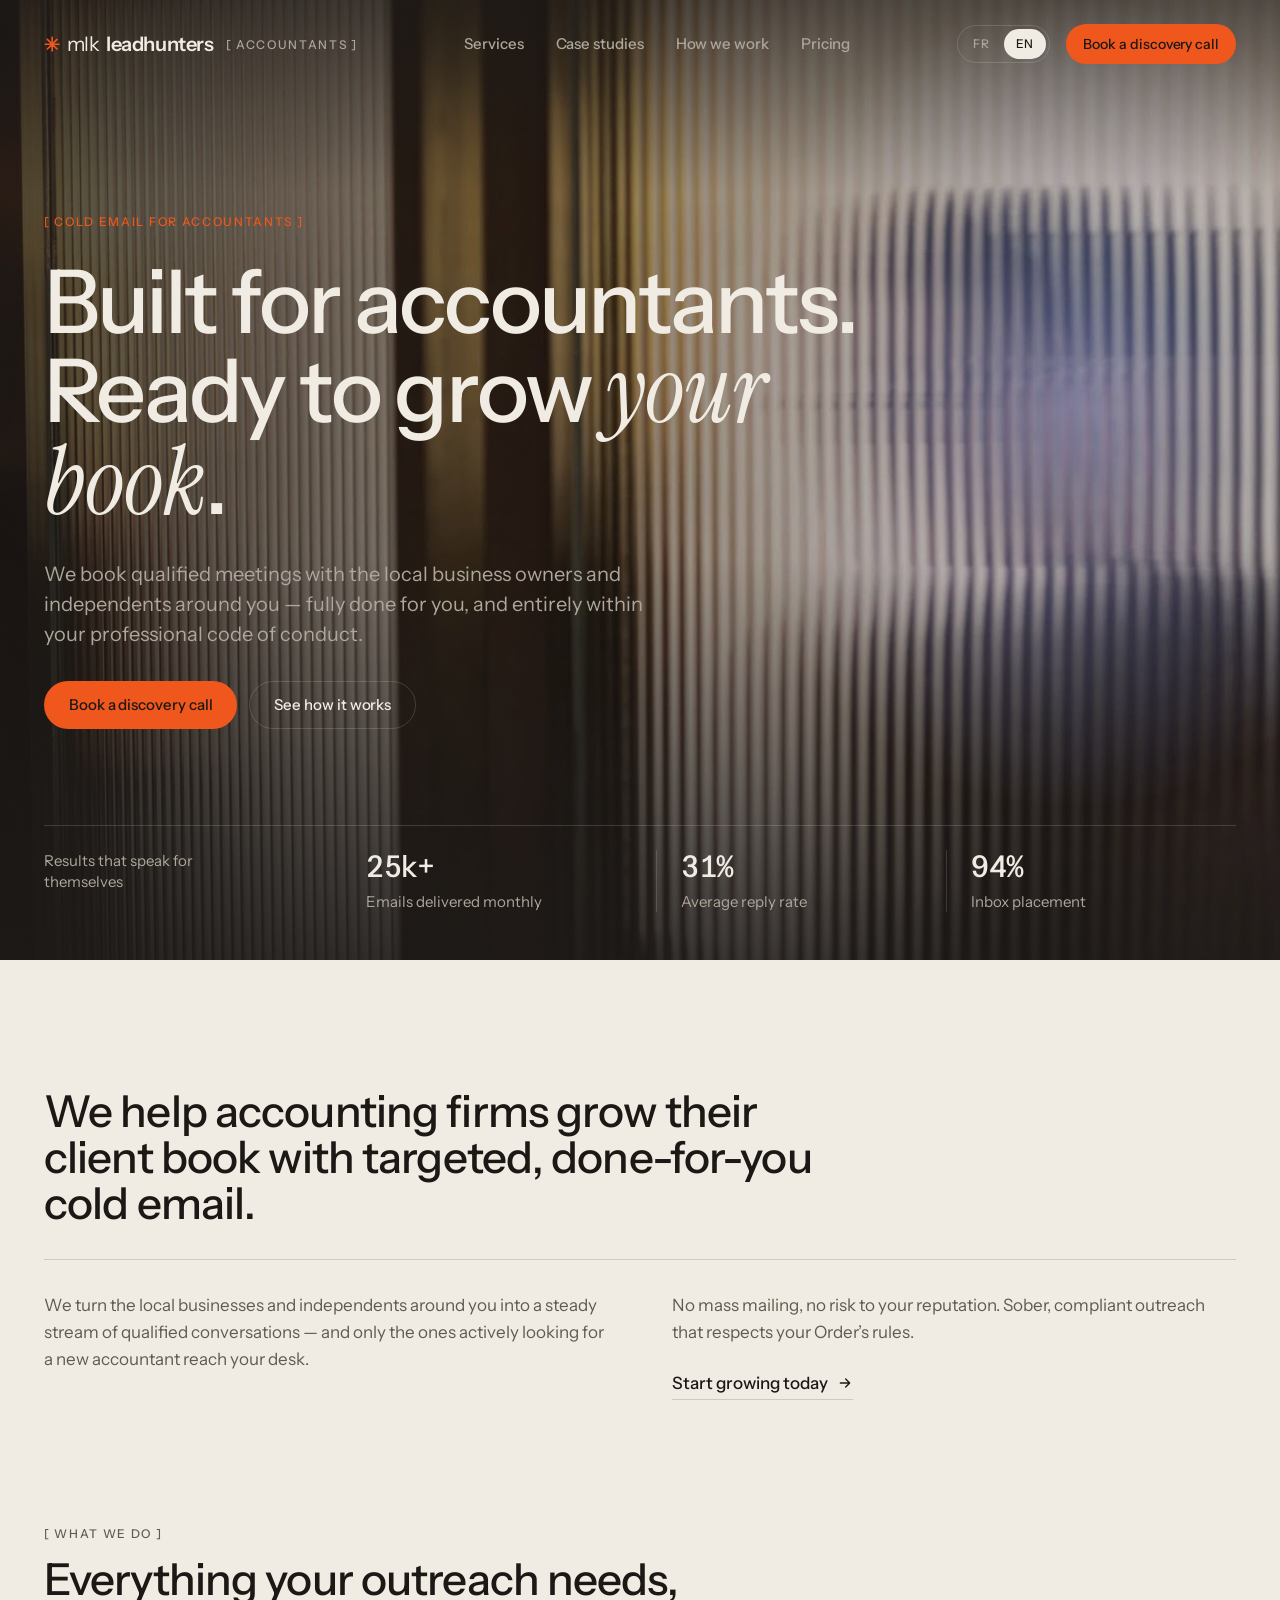
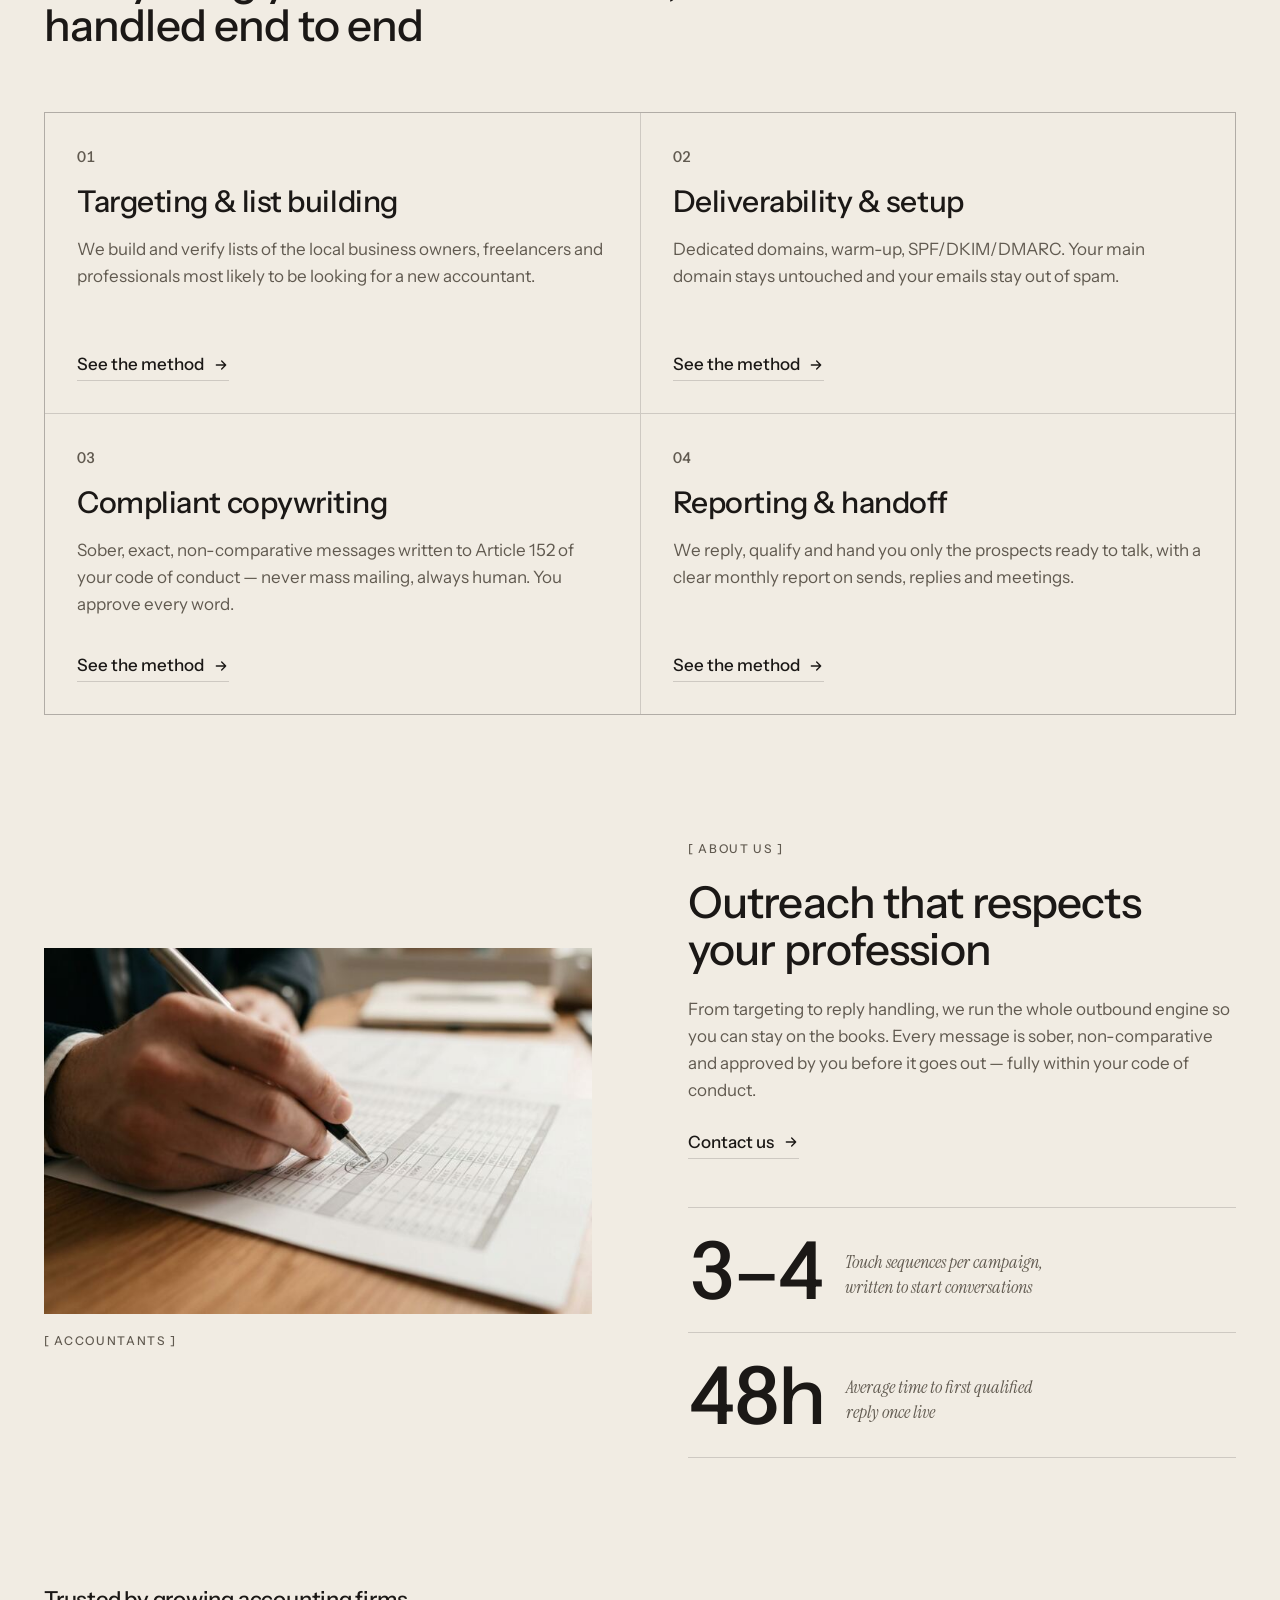
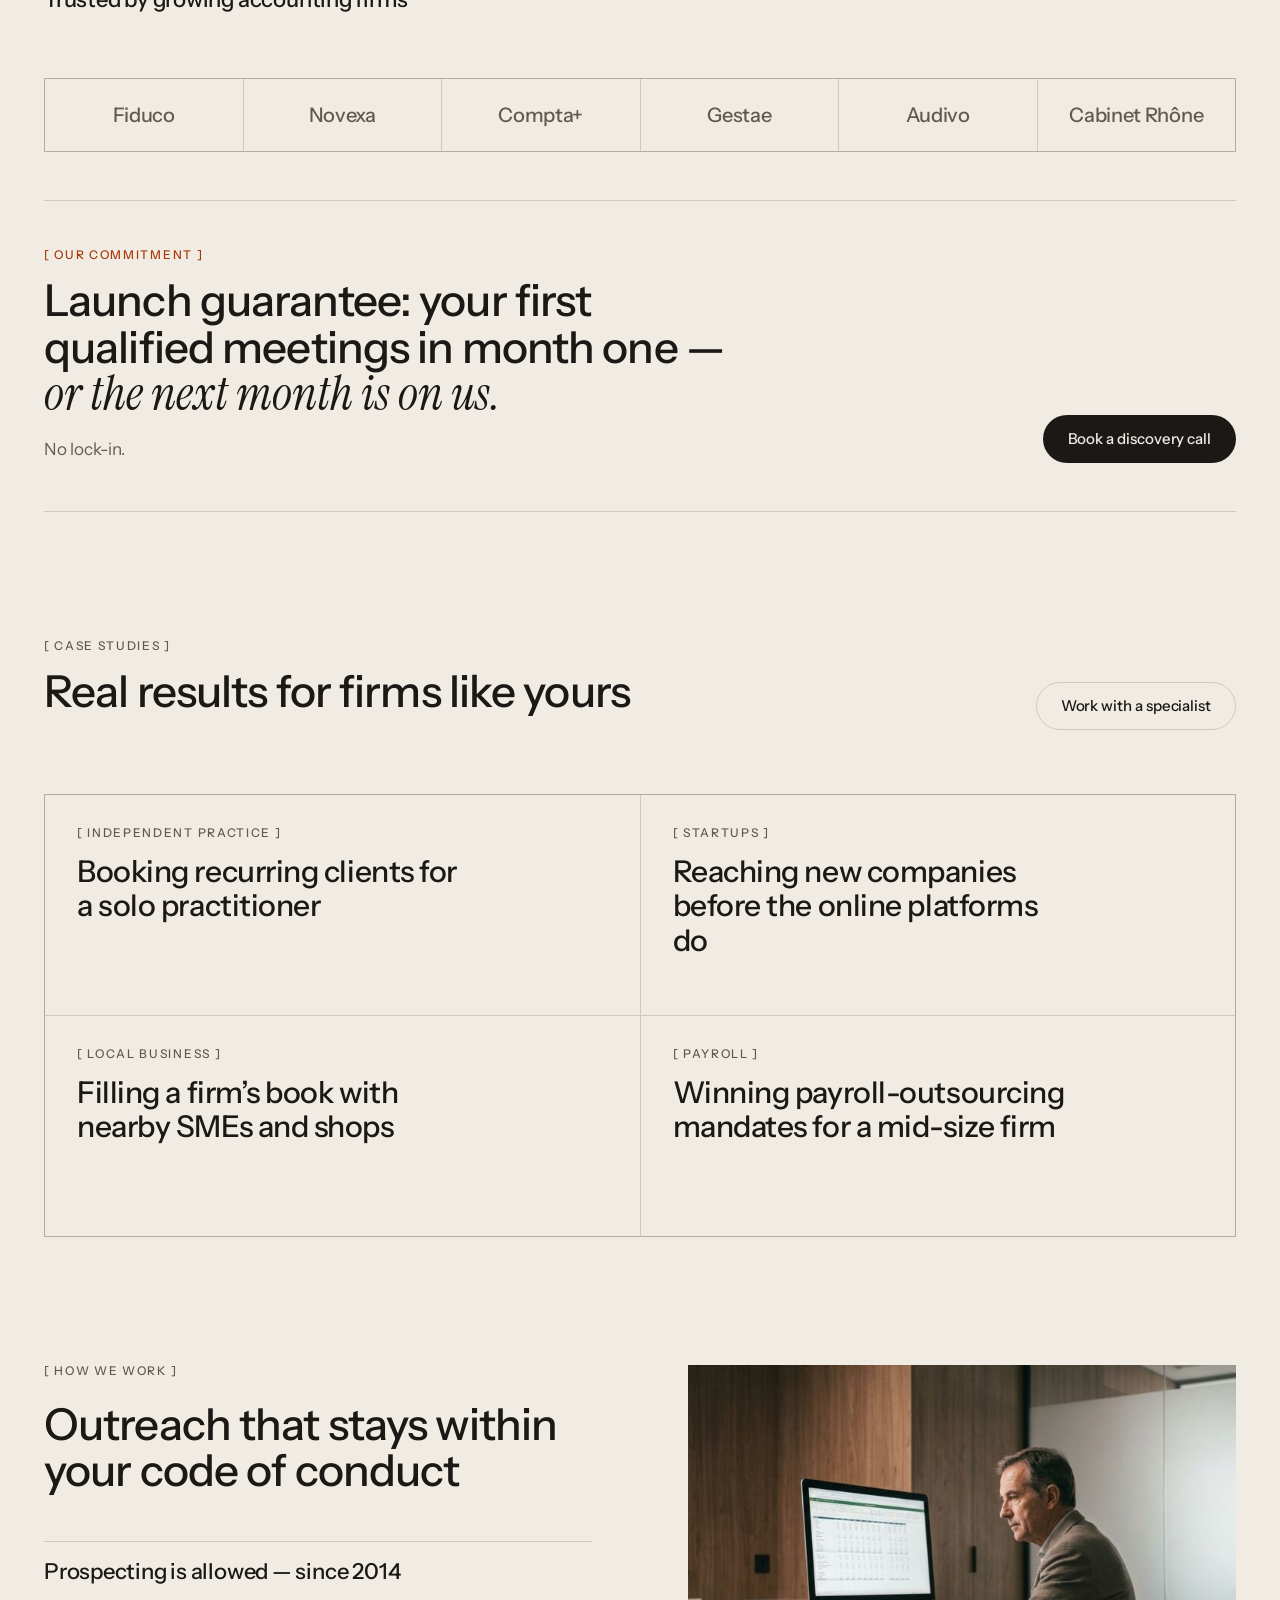
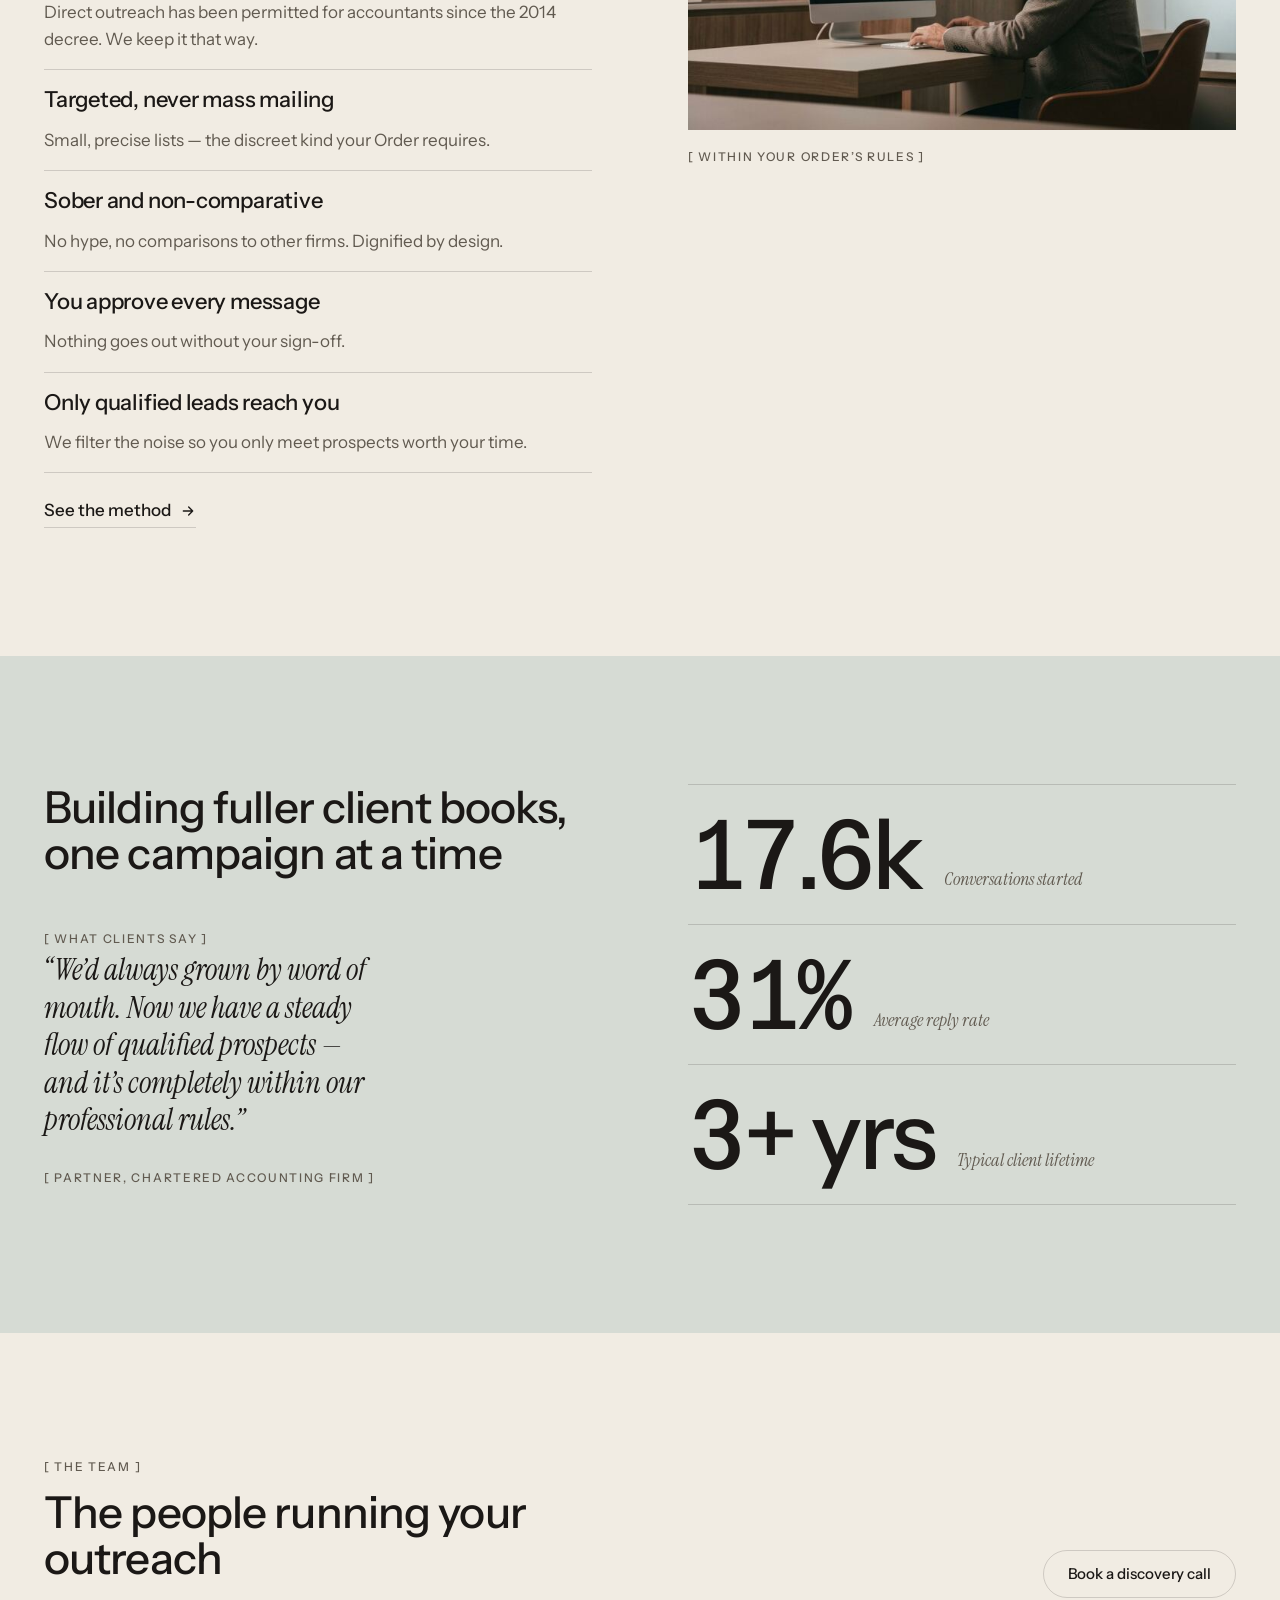
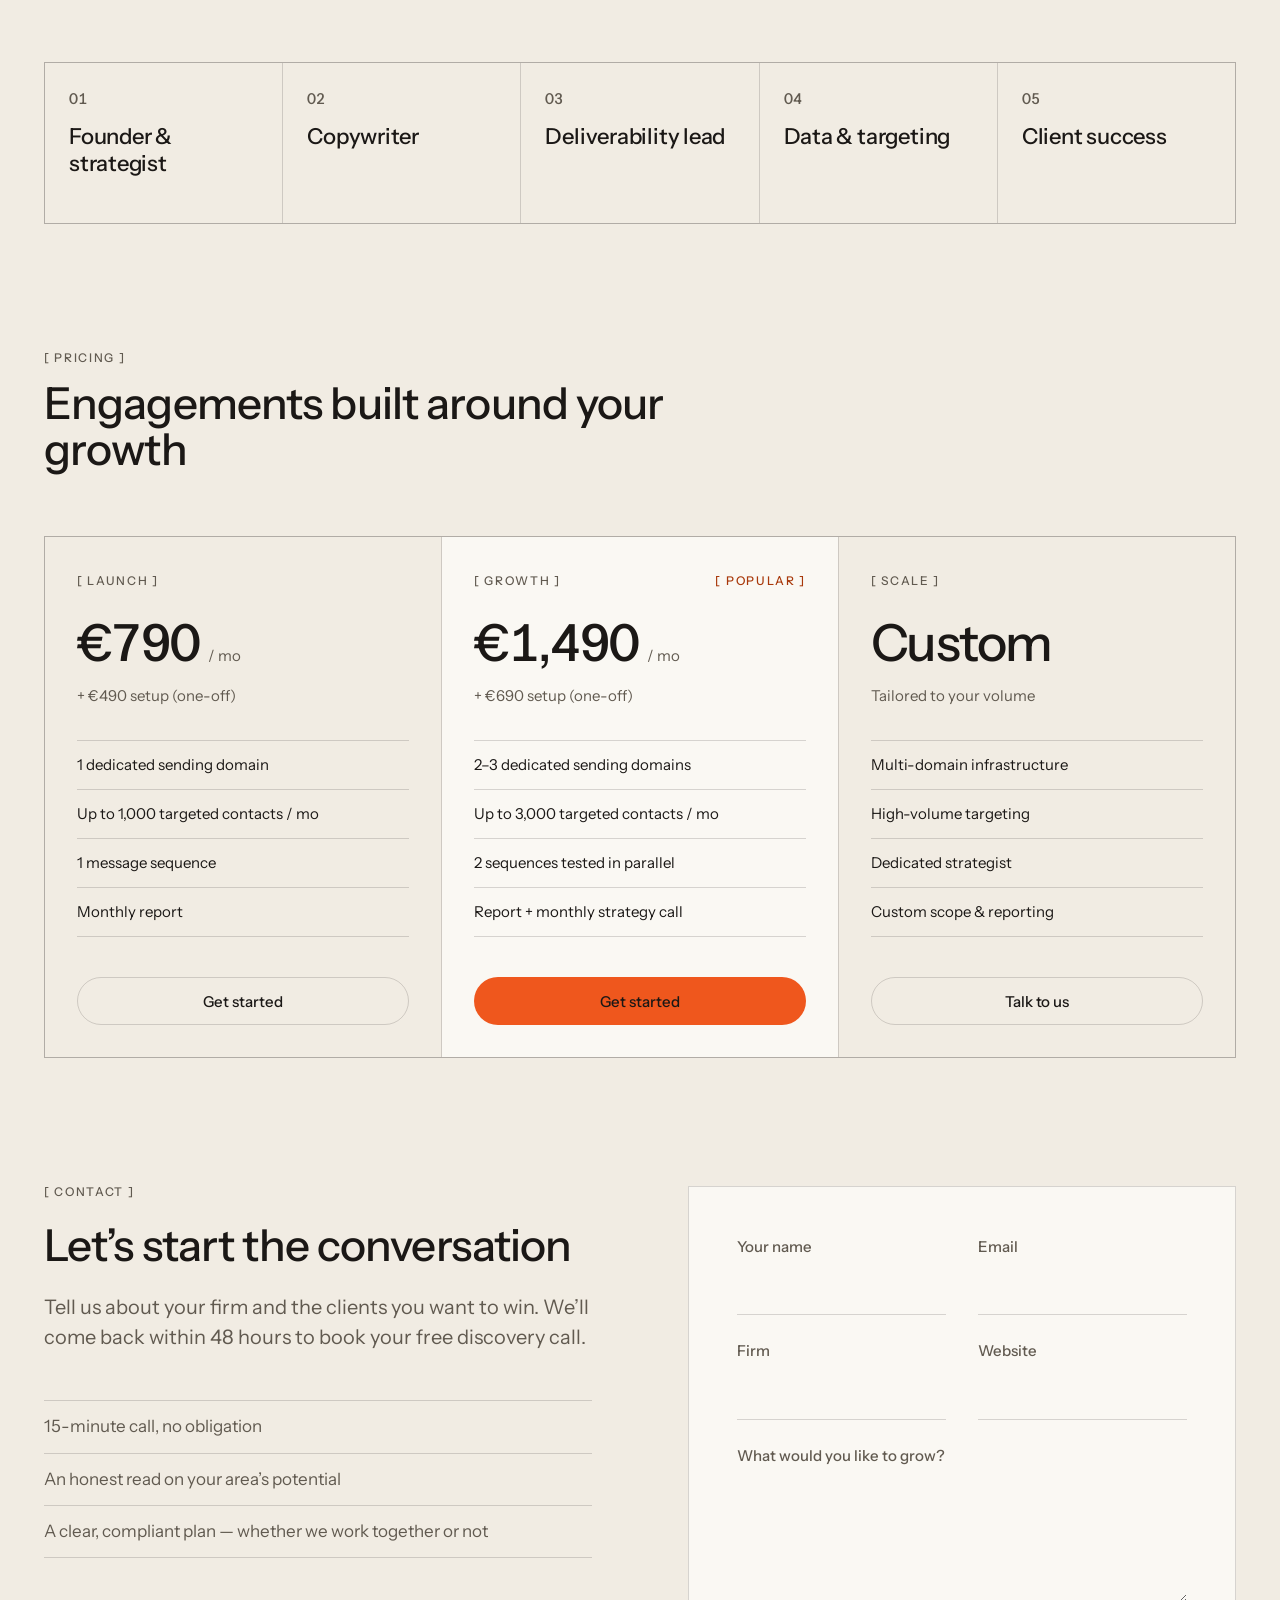
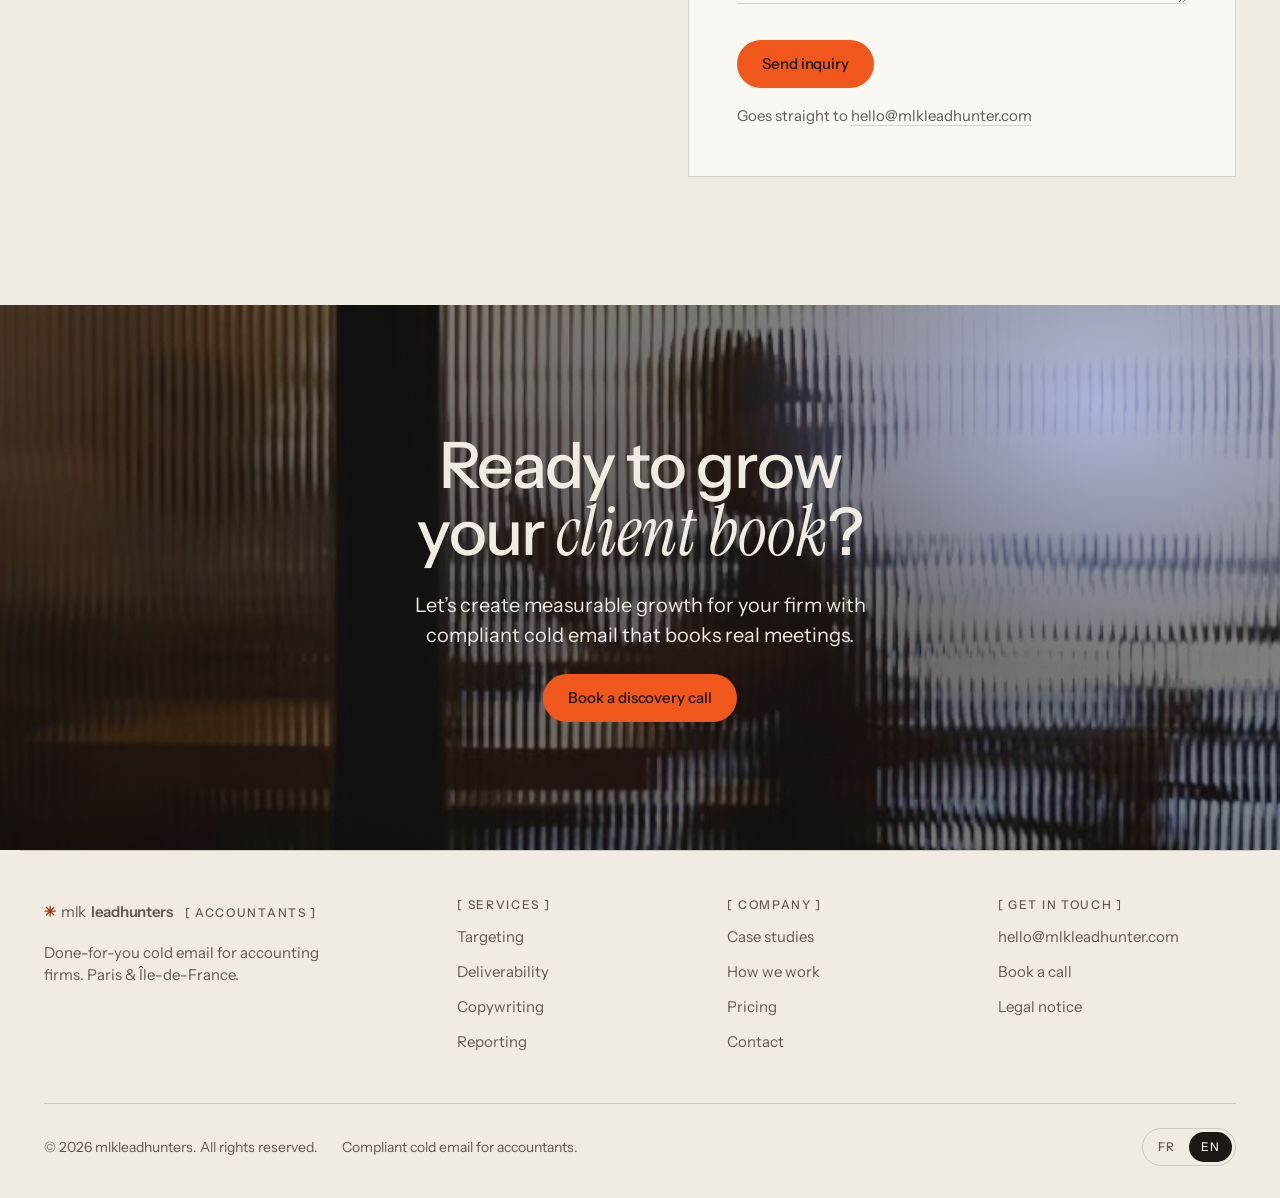
==== index.html @ 588f7e90 "Verre cannelé : toutes les pages FR/EN, sélecteur de langue, redirections - en/ : page d'accueil ang" ====
<!doctype html>
<html lang="fr" data-theme="leadhunters">
<head>
<meta charset="utf-8">
<meta name="viewport" content="width=device-width, initial-scale=1">
<script>
  /* Language chooser: English-first browsers go to en/, everyone else to fr/. Without JavaScript the links below do the job. */
  (function () {
    var langs = navigator.languages && navigator.languages.length ? navigator.languages : [navigator.language || ''];
    var target = /^en/i.test(String(langs[0] || '')) ? 'en/' : 'fr/';
    location.replace(target + location.search + location.hash);
  })();
</script>
<noscript><meta http-equiv="refresh" content="0; url=fr/"></noscript>
<title>mlkleadhunters — Cold email pour experts-comptables · Cold email for accountants</title>
<meta name="description" content="Prospection par cold email clé en main pour cabinets d’expertise comptable. Des rendez-vous qualifiés avec les dirigeants de votre zone, dans le respect de votre déontologie.">
<link rel="alternate" hreflang="fr" href="https://mlkleadhunters.fr/fr/">
<link rel="alternate" hreflang="en" href="https://mlkleadhunters.fr/en/">
<link rel="alternate" hreflang="x-default" href="https://mlkleadhunters.fr/">
<meta property="og:type" content="website">
<meta property="og:site_name" content="mlkleadhunters">
<meta property="og:title" content="mlkleadhunters — Cold email pour experts-comptables · Cold email for accountants">
<meta property="og:description" content="Prospection par cold email clé en main pour cabinets d’expertise comptable, dans le respect de votre déontologie.">
<meta property="og:url" content="https://mlkleadhunters.fr/">
<meta property="og:image" content="https://mlkleadhunters.fr/assets/img/hero-glass.jpg">
<meta property="og:locale" content="fr_FR">
<meta property="og:locale:alternate" content="en_GB">
<meta name="twitter:card" content="summary_large_image">
<meta name="theme-color" content="#1b1816">
<link rel="icon" href="assets/favicon.svg" type="image/svg+xml">
<link rel="apple-touch-icon" href="assets/apple-touch-icon.png">
<link rel="preload" as="font" type="font/woff2" href="assets/fonts/instrument-sans-latin.woff2" crossorigin>
<link rel="stylesheet" href="assets/css/tokens.css">
<link rel="stylesheet" href="assets/css/mk.css">
</head>
<body>

<svg width="0" height="0" aria-hidden="true" focusable="false">
  <defs>
    <filter id="mk-reed" x="0" y="0" width="100%" height="100%" color-interpolation-filters="sRGB">
      <feImage href="data:image/svg+xml;utf8,<svg xmlns='http://www.w3.org/2000/svg' width='28' height='28'><linearGradient id='g' x1='0' y1='0' x2='1' y2='0'><stop offset='0' stop-color='%23000'/><stop offset='1' stop-color='%23fff'/></linearGradient><rect width='28' height='28' fill='url(%23g)'/></svg>" x="0" y="0" width="28" height="28" result="tile"/>
      <feTile in="tile" result="map"/>
      <feColorMatrix in="map" type="matrix" values="1 0 0 0 0  0 0 0 0 0.5  0 0 0 0 0  0 0 0 0 1" result="map2"/>
      <feDisplacementMap in="SourceGraphic" in2="map2" scale="40" xChannelSelector="R" yChannelSelector="G"/>
    </filter>
  </defs>
</svg>

<main class="mk-glass mk-glass--hero mk-on-dark" aria-label="Choix de la langue · Choose your language">
  <div class="mk-glass__scene"></div>
  <div class="mk-glass__refract"></div>
  <div class="mk-glass__ribs"></div>
  <div class="mk-glass__daylight"></div>
  <div class="mk-glass__grain"></div>
  <div class="mk-glass__content">
    <div class="mk-container mk-hero mk-hero--middle">
      <div class="mk-hero__inner">
        <h1 class="mk-brand">
          <span class="mk-sr">mlkleadhunters</span>
          <span class="mk-wordmark mk-wordmark--lg" aria-hidden="true"><svg class="mk-wordmark__glyph" viewBox="0 0 24 24" fill="none" stroke="currentColor" stroke-width="2.4" stroke-linecap="round" aria-hidden="true"><path d="M12 2v20M2 12h20M4.93 4.93l14.14 14.14M19.07 4.93 4.93 19.07"/></svg><span class="mk-wordmark__mlk">mlk</span><span class="mk-wordmark__name">leadhunters</span></span>
          <span class="mk-label">Experts-comptables</span>
        </h1>
        <div class="mk-hero__actions">
          <a class="mk-button" href="fr/" hreflang="fr" lang="fr">Français</a>
          <a class="mk-button mk-button--ghost" href="en/" hreflang="en" lang="en">English</a>
        </div>
      </div>
    </div>
  </div>
</main>

</body>
</html>
---- assets/css/tokens.css ----
/* tokens.css — Verre cannelé design tokens, compiled from tokens.json (design system v1).
   Fonts are self-hosted (SIL OFL, see ../fonts/OFL.txt): no request to Google, nothing to consent to. */

@font-face { font-family: "Instrument Sans"; font-style: normal; font-weight: 400 700; font-display: swap;
  src: url(../fonts/instrument-sans-latin.woff2) format("woff2");
  unicode-range: U+0000-00FF, U+0131, U+0152-0153, U+02BB-02BC, U+02C6, U+02DA, U+02DC, U+0304, U+0308, U+0329, U+2000-206F, U+20AC, U+2122, U+2191, U+2193, U+2212, U+2215, U+FEFF, U+FFFD; }
@font-face { font-family: "Instrument Sans"; font-style: normal; font-weight: 400 700; font-display: swap;
  src: url(../fonts/instrument-sans-latin-ext.woff2) format("woff2");
  unicode-range: U+0100-02BA, U+02BD-02C5, U+02C7-02CC, U+02CE-02D7, U+02DD-02FF, U+0304, U+0308, U+0329, U+1D00-1DBF, U+1E00-1E9F, U+1EF2-1EFF, U+2020, U+20A0-20AB, U+20AD-20C0, U+2113, U+2C60-2C7F, U+A720-A7FF; }
@font-face { font-family: "Instrument Serif"; font-style: italic; font-weight: 400; font-display: swap;
  src: url(../fonts/instrument-serif-italic-latin.woff2) format("woff2");
  unicode-range: U+0000-00FF, U+0131, U+0152-0153, U+02BB-02BC, U+02C6, U+02DA, U+02DC, U+0304, U+0308, U+0329, U+2000-206F, U+20AC, U+2122, U+2191, U+2193, U+2212, U+2215, U+FEFF, U+FFFD; }
@font-face { font-family: "Instrument Serif"; font-style: italic; font-weight: 400; font-display: swap;
  src: url(../fonts/instrument-serif-italic-latin-ext.woff2) format("woff2");
  unicode-range: U+0100-02BA, U+02BD-02C5, U+02C7-02CC, U+02CE-02D7, U+02DD-02FF, U+0304, U+0308, U+0329, U+1D00-1DBF, U+1E00-1E9F, U+1EF2-1EFF, U+2020, U+20A0-20AB, U+20AD-20C0, U+2113, U+2C60-2C7F, U+A720-A7FF; }

/* The Google subsets of both families lack U+202F, the narrow no-break space French typography
   needs (94 %, 1 000, « … », « : »). This tiny font supplies that one character, at 0.12 em, for both. */
@font-face { font-family: "Instrument Sans"; font-style: normal; font-weight: 400 700; font-display: swap;
  src: url(../fonts/narrow-space.woff2) format("woff2"); unicode-range: U+202F; }
@font-face { font-family: "Instrument Serif"; font-style: italic; font-weight: 400; font-display: swap;
  src: url(../fonts/narrow-space.woff2) format("woff2"); unicode-range: U+202F; }
:root, [data-theme="leadhunters"] {
  --surface: #f1ece3;
  --surface-raised: #faf8f3;
  --surface-sage: #d6dbd4;
  --surface-dark: #1b1816;
  --surface-dark-raised: #26221f;
  --ink: #1b1816;
  --ink-muted: #615a50;
  --ink-on-dark: #f1ece3;
  --ink-on-dark-muted: #ada69b;
  --line: #1b181629;
  --line-on-dark: #f1ece329;
  --accent: #ef571d;
  --accent-ink: #a8380a;
  --accent-on-dark: #ef571d;
  --on-accent: #1b1816;
  --scene-a: #e07a2a;
  --scene-b: #8e949c;
  --scene-c: #3a2c22;
  --light-cool: #6f86d6;
  --focus: #1b1816;
  --focus-on-dark: #f1ece3;
  --space-1: 4px;
  --space-2: 8px;
  --space-3: 12px;
  --space-4: 16px;
  --space-5: 24px;
  --space-6: 32px;
  --space-7: 48px;
  --space-8: 64px;
  --space-9: 96px;
  --space-10: 128px;
  --space-11: 160px;
  --container: 1240px;
  --gutter: 24px;
  --measure: 64ch;
  --radius-none: 0;
  --radius-sm: 4px;
  --radius-pill: 999px;
  --glass-rib: 28px;
  --glass-blur: 28px;
  --glass-refract: 40;
  --glass-grain: 0.14;
  --font-sans: "Instrument Sans", "Helvetica Neue", Arial, sans-serif;
  --font-serif: "Instrument Serif", Georgia, "Times New Roman", serif;
}
[data-theme="webstudio"] {
  --accent: #4e6443;
  --accent-ink: #3e5236;
  --accent-on-dark: #93a884;
  --on-accent: #f1ece3;
  --scene-a: #5e7351;
  --scene-b: #e6dfcf;
  --scene-c: #17221e;
}
[data-theme="deepblue"] {
  --accent: #1b2e9b;
  --accent-ink: #1b2e9b;
  --accent-on-dark: #9fb0ff;
  --on-accent: #f1ece3;
  --scene-a: #e07a2a;
  --scene-b: #4a63e6;
  --scene-c: #10163a;
}
[data-theme="popblue"] {
  --accent: #2b4dff;
  --accent-ink: #1c38d9;
  --accent-on-dark: #6f8bff;
  --on-accent: #f1ece3;
  --scene-a: #e07a2a;
  --scene-b: #4f6cff;
  --scene-c: #0b123d;
}
.display-xl { font-family: var(--font-sans); font-size: 88px; line-height: 0.96; font-weight: 500; letter-spacing: -0.03em; }
.display { font-family: var(--font-sans); font-size: 64px; line-height: 1.0; font-weight: 500; letter-spacing: -0.025em; }
.title { font-family: var(--font-sans); font-size: 44px; line-height: 1.05; font-weight: 500; letter-spacing: -0.02em; }
.heading { font-family: var(--font-sans); font-size: 30px; line-height: 1.15; font-weight: 500; letter-spacing: -0.015em; }
.subheading { font-family: var(--font-sans); font-size: 22px; line-height: 1.3; font-weight: 500; letter-spacing: -0.01em; }
.stat { font-family: var(--font-sans); font-size: 96px; line-height: 0.95; font-weight: 500; letter-spacing: -0.04em; }
.lead { font-family: var(--font-sans); font-size: 20px; line-height: 1.5; font-weight: 400; }
.body { font-family: var(--font-sans); font-size: 17px; line-height: 1.6; font-weight: 400; }
.small { font-family: var(--font-sans); font-size: 15px; line-height: 1.5; font-weight: 400; }
.nav { font-family: var(--font-sans); font-size: 15px; line-height: 1; font-weight: 500; letter-spacing: -0.005em; }
.label { font-family: var(--font-sans); font-size: 12px; line-height: 1; font-weight: 500; letter-spacing: 0.14em; }
.emphasis { font-family: var(--font-serif); font-size: 1.08em; line-height: 1; font-weight: 400; font-style: italic; }
.note { font-family: var(--font-serif); font-size: 18px; line-height: 1.4; font-weight: 400; font-style: italic; }
.quote { font-family: var(--font-serif); font-size: 30px; line-height: 1.25; font-weight: 400; font-style: italic; }
---- assets/css/mk.css ----
/* Verre cannelé — base stylesheet shared by mlkwebstudio, mlkleadhunters and the accountants site.
   Tokens come from tokens.css (generated from tokens.json). Component classes are prefixed mk-. */

*, *::before, *::after { box-sizing: border-box; }
html { -webkit-text-size-adjust: 100%; }
body {
  margin: 0;
  background: var(--surface);
  color: var(--ink);
  font-family: var(--font-sans);
  font-size: 17px;
  line-height: 1.6;
  font-feature-settings: "ss01" 0, "kern" 1;
  -webkit-font-smoothing: antialiased;
}
a { color: inherit; text-decoration: none; }
img, svg, video { display: block; max-width: 100%; }
p { margin: 0; max-width: var(--measure); }
h1, h2, h3, h4 { margin: 0; font-weight: 500; }

/* French and English quotes come from the lang attribute, never typed. */
:lang(fr) q { quotes: "«\202F" "\202F»"; }
:lang(en) q { quotes: "\201C" "\201D"; }

/* Focus: solid ring, visible on every ground. */
:focus-visible { outline: 2px solid var(--focus); outline-offset: 3px; border-radius: var(--radius-sm); }
.mk-on-dark :focus-visible { outline-color: var(--focus-on-dark); }

/* ---------- Dark context: remap the light tokens once, every component follows. ---------- */
.mk-on-dark {
  --surface: var(--surface-dark);
  --surface-raised: var(--surface-dark-raised);
  --ink: var(--ink-on-dark);
  --ink-muted: var(--ink-on-dark-muted);
  --line: var(--line-on-dark);
  --accent-ink: var(--accent-on-dark);
  --focus: var(--focus-on-dark);
  background: var(--surface-dark);
  color: var(--ink-on-dark);
}

/* ---------- Layout ---------- */
.mk-container { width: 100%; max-width: var(--container); margin-inline: auto; padding-inline: var(--gutter); }
.mk-section { padding-block: var(--space-10); }
.mk-section--band { background: var(--surface-sage); }
@media (max-width: 900px) { .mk-section { padding-block: var(--space-9); } }
@media (max-width: 640px) { .mk-section { padding-block: var(--space-8); } .mk-container { padding-inline: var(--space-4); } }

/* ---------- Type helpers ---------- */
.mk-display-xl { font-size: clamp(44px, 7.4vw, 88px); line-height: .96; letter-spacing: -.03em; font-weight: 500; }
.mk-display    { font-size: clamp(36px, 5.4vw, 64px); line-height: 1; letter-spacing: -.025em; font-weight: 500; }
.mk-title      { font-size: clamp(30px, 3.6vw, 44px); line-height: 1.05; letter-spacing: -.02em; font-weight: 500; }
.mk-heading    { font-size: clamp(24px, 2.4vw, 30px); line-height: 1.15; letter-spacing: -.015em; font-weight: 500; }
.mk-lead       { font-size: clamp(18px, 1.6vw, 20px); line-height: 1.5; color: var(--ink-muted); max-width: 56ch; }
.mk-small      { font-size: 15px; line-height: 1.5; }
.mk-muted      { color: var(--ink-muted); }
.mk-subheading { font-size: 22px; line-height: 1.3; font-weight: 500; letter-spacing: -.01em; }
/* The serif emphasis: two or three words of a display line, once per screen. */
.mk-em { font-family: var(--font-serif); font-style: italic; font-weight: 400; font-size: 1.08em; letter-spacing: 0; }

/* ---------- Label: [ UPPERCASE ] ---------- */
.mk-label {
  display: inline-block;
  font-size: 12px; line-height: 1; font-weight: 500; letter-spacing: .14em; text-transform: uppercase;
  color: var(--ink-muted);
  white-space: nowrap;
}
.mk-label::before { content: "[\00a0"; }
.mk-label::after  { content: "\00a0]"; }
.mk-label--accent { color: var(--accent-ink); }

/* ---------- Wordmark ---------- */
.mk-wordmark {
  display: inline-flex; align-items: center; gap: .32em;
  font-family: var(--font-sans); font-size: 20px; line-height: 1; letter-spacing: -.02em;
  color: var(--ink); white-space: nowrap;
}
.mk-wordmark__glyph { width: .82em; height: .82em; color: var(--accent-ink); flex: none; }
.mk-wordmark__mlk  { font-weight: 400; }
.mk-wordmark__name { font-weight: 600; }
.mk-wordmark--lg { font-size: 32px; }
.mk-wordmark--xl { font-size: 56px; letter-spacing: -.03em; }

/* ---------- Buttons ---------- */
.mk-button {
  display: inline-flex; align-items: center; justify-content: center; gap: .6em;
  height: 48px; padding: 0 var(--space-5);
  border-radius: var(--radius-pill); border: 1px solid transparent;
  background: var(--accent); color: var(--on-accent);
  font-family: var(--font-sans); font-size: 15px; font-weight: 500; line-height: 1; letter-spacing: -.005em;
  cursor: pointer; white-space: nowrap; text-decoration: none;
}
.mk-button:hover { filter: brightness(.94); }
.mk-button--ghost { background: transparent; border-color: var(--line); color: var(--ink); }
.mk-button--ghost:hover { filter: none; border-color: var(--ink); }
.mk-button--inverse { background: var(--ink); color: var(--surface); }
.mk-button--sm { height: 40px; padding: 0 var(--space-4); font-size: 14px; }
.mk-button--icon { width: 48px; padding: 0; }
.mk-button--icon.mk-button--sm { width: 40px; }
.mk-button svg { width: 18px; height: 18px; flex: none; }
.mk-link { display: inline-flex; align-items: center; gap: .5em; font-weight: 500; color: var(--ink); border-bottom: 1px solid var(--line); padding-bottom: 2px; }
.mk-link:hover { border-color: var(--ink); }
.mk-link svg { width: 16px; height: 16px; }

/* ---------- Language switch ---------- */
.mk-lang { display: inline-flex; gap: 2px; padding: 3px; border: 1px solid var(--line); border-radius: var(--radius-pill); }
.mk-lang__opt {
  appearance: none; border: 0; background: transparent; cursor: pointer;
  font-family: var(--font-sans); font-size: 12px; font-weight: 500; line-height: 1; letter-spacing: .08em;
  padding: 9px 12px; border-radius: var(--radius-pill); color: var(--ink-muted);
}
.mk-lang__opt[aria-current="true"] { background: var(--ink); color: var(--surface); }
.mk-lang__opt:hover:not([aria-current="true"]) { color: var(--ink); }

/* ---------- Nav ---------- */
.mk-nav { display: flex; align-items: center; justify-content: space-between; gap: var(--space-5); padding-block: var(--space-5); }
.mk-nav__links { display: flex; align-items: center; gap: var(--space-6); list-style: none; margin: 0; padding: 0; }
.mk-nav__links a { font-size: 15px; font-weight: 500; letter-spacing: -.005em; color: var(--ink-muted); }
.mk-nav__links a:hover, .mk-nav__links a[aria-current="page"] { color: var(--ink); }
.mk-nav__end { display: flex; align-items: center; gap: var(--space-4); }
@media (max-width: 900px) { .mk-nav__links { display: none; } }

/* ---------- Cards in a hairline grid ---------- */
.mk-grid { display: grid; grid-template-columns: repeat(3, 1fr); gap: 1px; background: var(--line); border: 1px solid var(--line); }
.mk-grid--2 { grid-template-columns: repeat(2, 1fr); }
.mk-card { display: flex; flex-direction: column; gap: var(--space-4); padding: var(--space-6); min-height: 300px; background: var(--surface); }
.mk-card__body { color: var(--ink-muted); }
.mk-card__foot { margin-top: auto; display: flex; align-items: center; justify-content: space-between; gap: var(--space-4); }
@media (max-width: 900px) { .mk-grid, .mk-grid--2 { grid-template-columns: 1fr; } .mk-card { min-height: 0; padding: var(--space-5); } }

/* ---------- Stat ---------- */
.mk-stat { display: grid; grid-template-columns: auto 1fr; align-items: end; gap: var(--space-5); }
.mk-stat__value { font-size: clamp(64px, 9vw, 96px); line-height: .95; letter-spacing: -.04em; font-weight: 500; font-variant-numeric: lining-nums tabular-nums; }
.mk-stat__note { font-family: var(--font-serif); font-style: italic; font-size: 18px; line-height: 1.4; color: var(--ink-muted); max-width: 26ch; padding-bottom: .4em; }
@media (max-width: 640px) { .mk-stat { grid-template-columns: 1fr; gap: var(--space-3); } }

/* ---------- Quote ---------- */
.mk-quote { margin: 0; max-width: 30ch; }
.mk-quote p { font-family: var(--font-serif); font-style: italic; font-size: clamp(24px, 2.6vw, 30px); line-height: 1.25; max-width: none; }
.mk-quote footer { margin-top: var(--space-5); }

/* ---------- Footer ---------- */
.mk-footer { border-top: 1px solid var(--line); padding-block: var(--space-7) var(--space-6); }
.mk-footer__grid { display: grid; grid-template-columns: 1.6fr 1fr 1fr 1fr; gap: var(--space-6); }
.mk-footer__col ul { list-style: none; margin: var(--space-3) 0 0; padding: 0; display: grid; gap: var(--space-2); }
.mk-footer__col a { font-size: 15px; color: var(--ink-muted); }
.mk-footer__col a:hover { color: var(--ink); }
.mk-footer__base { display: flex; align-items: center; justify-content: space-between; gap: var(--space-4); margin-top: var(--space-7); padding-top: var(--space-5); border-top: 1px solid var(--line); font-size: 14px; color: var(--ink-muted); }
@media (max-width: 760px) { .mk-footer__grid { grid-template-columns: 1fr 1fr; } .mk-footer__base { flex-direction: column; align-items: flex-start; } }

/* ---------- Glass: the one bold thing. ----------
   Markup:
   <section class="mk-glass mk-on-dark">
     <div class="mk-glass__scene"></div>        soft blurred light, no filter dependency
     <div class="mk-glass__refract"></div>      same scene, sliced per rib by the #mk-reed SVG filter
     <div class="mk-glass__ribs"></div>         rib highlights and shadows
     <div class="mk-glass__tint"></div>         legibility tint (photos)
     <div class="mk-glass__daylight"></div>     cold blue light (optional)
     <div class="mk-glass__grain"></div>        film grain
     <div class="mk-glass__content">…</div>
   </section>
   The #mk-reed filter (see README, Glass) must be inline in the same document. */
.mk-glass { position: relative; isolation: isolate; overflow: hidden; background: var(--surface-dark); }
.mk-glass__scene, .mk-glass__refract {
  position: absolute; inset: -12%; z-index: 0; pointer-events: none;
  background:
    radial-gradient(56% 62% at 16% 74%, var(--scene-a) 0%, rgba(0,0,0,0) 64%),
    radial-gradient(44% 56% at 84% 26%, var(--scene-b) 0%, rgba(0,0,0,0) 62%),
    radial-gradient(72% 70% at 54% 54%, var(--scene-c) 0%, rgba(0,0,0,0) 72%),
    linear-gradient(180deg, var(--surface-dark-raised) 0%, var(--surface-dark) 100%);
  filter: blur(var(--glass-blur));
}
.mk-glass__refract { z-index: 1; filter: blur(var(--glass-blur)) url(#mk-reed); }
.mk-glass--image .mk-glass__scene, .mk-glass--image .mk-glass__refract { background: var(--glass-image) center / cover no-repeat; }
/* A photograph that is ALREADY reeded glass (hero-glass.jpg, footer-glass.jpg): no blur, no refraction, no CSS ribs. Grain, tint and daylight only. */
.mk-glass--photo .mk-glass__scene { inset: 0; background: var(--glass-image) center / cover no-repeat; filter: none; }
.mk-glass--photo .mk-glass__refract, .mk-glass--photo .mk-glass__ribs { display: none; }
/* Tint: keeps ink-on-dark legible over any photo; darker on the text side. */
.mk-glass__tint { position: absolute; inset: 0; z-index: 2; pointer-events: none; background: linear-gradient(90deg, rgba(27,24,22,.78) 0%, rgba(27,24,22,.46) 48%, rgba(27,24,22,.18) 100%); }
.mk-cta .mk-glass__tint, .mk-glass--centered .mk-glass__tint { background: rgba(27,24,22,.52); }
/* Daylight: the blue, as cold light coming through the panels, top-right. Never a UI colour. */
.mk-glass__daylight { position: absolute; inset: 0; z-index: 2; pointer-events: none; mix-blend-mode: screen; opacity: .85; background: radial-gradient(42% 70% at 86% 18%, var(--light-cool) 0%, rgba(0,0,0,0) 70%); }
.mk-glass__ribs {
  position: absolute; inset: 0; z-index: 2; pointer-events: none;
  background-image:
    linear-gradient(180deg, rgba(255,255,255,.05) 0%, rgba(255,255,255,0) 32%, rgba(0,0,0,.22) 100%),
    repeating-linear-gradient(90deg,
      rgba(255,255,255,.16) 0px, rgba(255,255,255,.06) 2px, rgba(255,255,255,0) 7px,
      rgba(0,0,0,0) calc(var(--glass-rib) - 8px), rgba(0,0,0,.22) calc(var(--glass-rib) - 2px), rgba(0,0,0,.46) var(--glass-rib));
}
.mk-glass__grain {
  position: absolute; inset: 0; z-index: 3; pointer-events: none;
  opacity: var(--glass-grain); mix-blend-mode: soft-light;
  background-image: url("data:image/svg+xml;utf8,<svg xmlns='http://www.w3.org/2000/svg' width='240' height='240'><filter id='g'><feTurbulence type='fractalNoise' baseFrequency='0.85' numOctaves='2' stitchTiles='stitch'/><feColorMatrix type='saturate' values='0'/></filter><rect width='100%25' height='100%25' filter='url(%23g)'/></svg>");
  background-size: 240px 240px;
}
.mk-glass__content { position: relative; z-index: 4; }

/* Hero inside the glass */
.mk-hero { padding-block: var(--space-11) var(--space-9); }
.mk-hero__inner { display: grid; gap: var(--space-6); max-width: 18ch; }
.mk-hero__inner .mk-lead { color: var(--ink-on-dark-muted); max-width: 48ch; }
.mk-hero__actions { display: flex; flex-wrap: wrap; gap: var(--space-3); }
@media (max-width: 900px) { .mk-hero { padding-block: var(--space-9) var(--space-8); } }
@media (max-width: 640px) { .mk-hero { padding-block: var(--space-8) var(--space-7); } }

/* CTA band inside the glass */
.mk-cta { padding-block: var(--space-10); text-align: center; }
.mk-cta__inner { display: grid; justify-items: center; gap: var(--space-5); margin-inline: auto; max-width: 22ch; }
.mk-cta__inner .mk-lead { color: var(--ink-on-dark-muted); max-width: 40ch; }
@media (max-width: 640px) { .mk-cta { padding-block: var(--space-8); } }

@media (prefers-reduced-motion: reduce) { * { transition: none !important; animation: none !important; } }

/* =====================================================================
   Site extensions. New mk- classes only, built from the same tokens,
   so every Lead Hunters and studio page composes from one stylesheet.
   ===================================================================== */

html { scroll-behavior: smooth; }
@media (prefers-reduced-motion: reduce) { html { scroll-behavior: auto; } }
[id] { scroll-margin-top: var(--space-6); }
::selection { background: var(--ink); color: var(--surface); }
ul, ol { margin: 0; padding: 0; }
.mk-on-dark ::selection { background: var(--ink-on-dark); color: var(--surface-dark); }

/* Accessibility helpers */
.mk-sr { position: absolute !important; width: 1px; height: 1px; padding: 0; margin: -1px; overflow: hidden; clip-path: inset(50%); white-space: nowrap; border: 0; }
.mk-skip {
  position: absolute; left: var(--space-4); top: var(--space-4); z-index: 100;
  transform: translateY(-200%);
  background: var(--ink); color: var(--surface);
  padding: var(--space-3) var(--space-5); border-radius: var(--radius-pill);
  font-size: 15px; font-weight: 500;
}
.mk-skip:focus { transform: none; }

/* ---------- Brand: wordmark plus the audience label (accountants site) ---------- */
.mk-brand { display: inline-flex; align-items: center; flex-wrap: wrap; gap: 6px var(--space-3); }
.mk-brand .mk-label { padding-top: 2px; }
@media (max-width: 520px) { .mk-brand { flex-direction: column; align-items: flex-start; } }

/* ---------- Nav additions: relative anchor for the menu panel ---------- */
.mk-nav { position: relative; z-index: 5; }
@media (max-width: 640px) { .mk-nav__cta { display: none; } }

/* ---------- Menu: the phone and tablet replacement for mk-nav__links ---------- */
.mk-menu { display: none; }
@media (max-width: 900px) { .mk-menu { display: block; } }
.mk-menu > summary { list-style: none; }
.mk-menu > summary::-webkit-details-marker { display: none; }
.mk-menu__close { display: none; }
.mk-menu[open] .mk-menu__open { display: none; }
.mk-menu[open] .mk-menu__close { display: inline; }
.mk-menu__panel {
  position: absolute; left: var(--gutter); right: var(--gutter); top: calc(100% - var(--space-2));
  background: var(--surface-raised); border: 1px solid var(--line);
  padding: var(--space-3) var(--space-5) var(--space-5);
}
@media (max-width: 640px) { .mk-menu__panel { left: var(--space-4); right: var(--space-4); } }
.mk-menu__panel ul { list-style: none; }
.mk-menu__panel li + li { border-top: 1px solid var(--line); }
.mk-menu__panel li > a { display: block; padding-block: var(--space-4); font-size: 22px; line-height: 1.3; font-weight: 500; letter-spacing: -.01em; }
.mk-menu__panel .mk-button { margin-top: var(--space-4); width: 100%; }
.mk-menu__lang { display: none; padding-top: var(--space-4); border-top: 1px solid var(--line); }
@media (max-width: 520px) { .mk-nav__end > .mk-lang { display: none; } .mk-menu__lang { display: block; } }

/* ---------- Glass photographs ----------
   Declared here, not in a page's style attribute: a relative url() inside a custom
   property resolves against the stylesheet that uses it in some browsers and against
   the page in others. Declared and used in this file, it resolves the same everywhere. */
.mk-photo--hero-glass { --glass-image: url(../img/hero-glass.jpg); --glass-image-sm: url(../img/hero-glass-900.jpg); }
.mk-photo--footer-glass { --glass-image: url(../img/footer-glass.jpg); }
.mk-photo--selecting-leads { --glass-image: url(../img/selecting-leads.jpg); }
.mk-photo--copywriting { --glass-image: url(../img/copywriting.jpg); }
.mk-photo--cold-emailing { --glass-image: url(../img/cold-emailing.jpg); }
.mk-photo--cold-emailing-accountants { --glass-image: url(../img/cold-emailing-accountants.jpg); }
.mk-photo--receiving-emails { --glass-image: url(../img/receiving-emails.jpg); }
.mk-photo--appointment-booking { --glass-image: url(../img/appointment-booking.jpg); }
.mk-photo--meeting { --glass-image: url(../img/meeting.jpg); }
.mk-photo--agenda { --glass-image: url(../img/agenda.jpg); }

/* ---------- Glass hero composition ---------- */
.mk-glass--hero { min-height: min(100svh, 980px); display: flex; flex-direction: column; }
/* The hero's tint also shades the nav line and the key-figures line, where the photo is brightest. */
.mk-glass--hero .mk-glass__tint {
  background:
    linear-gradient(180deg, rgba(27,24,22,.62) 0%, rgba(27,24,22,0) 20%, rgba(27,24,22,0) 58%, rgba(27,24,22,.78) 100%),
    linear-gradient(90deg, rgba(27,24,22,.78) 0%, rgba(27,24,22,.46) 48%, rgba(27,24,22,.28) 100%);
}
.mk-glass--hero .mk-glass__daylight { opacity: .6; background: radial-gradient(40% 60% at 84% 42%, var(--light-cool) 0%, rgba(0,0,0,0) 70%); }
.mk-glass--hero > .mk-glass__content { flex: 1; display: flex; flex-direction: column; }
.mk-glass--hero .mk-hero { flex: 1; display: flex; flex-direction: column; padding-block: var(--space-10) var(--space-7); }
.mk-hero__inner { max-width: none; }
.mk-hero__inner h1 { max-width: 15ch; }
.mk-hero__inner h1.mk-display { max-width: 18ch; }
.mk-hero--page { padding-block: var(--space-10) var(--space-9); }
@media (max-width: 900px) {
  .mk-glass--hero .mk-hero { padding-block: var(--space-9) var(--space-6); }
  .mk-hero--page { padding-block: var(--space-9) var(--space-8); }
}
@media (max-width: 640px) {
  .mk-glass--hero .mk-hero { padding-block: var(--space-8) var(--space-6); }
  .mk-hero--page { padding-block: var(--space-8) var(--space-7); }
  .mk-glass__tint, .mk-glass--hero .mk-glass__tint { background: linear-gradient(180deg, rgba(27,24,22,.74) 0%, rgba(27,24,22,.7) 50%, rgba(27,24,22,.84) 100%); }
  .mk-glass--photo .mk-glass__scene { background-position: 22% center; }
  .mk-hero__actions .mk-button { width: 100%; }
}
/* Smaller photo for small screens; set --glass-image-sm next to --glass-image. */
@media (max-width: 900px) { .mk-glass--photo .mk-glass__scene { background-image: var(--glass-image-sm, var(--glass-image)); } }

/* Key figures: three small figures on the hero's base line. Not Stats: no display size. */
.mk-keyfigs { display: grid; grid-template-columns: minmax(0, 1fr) minmax(0, 3fr); gap: var(--space-5) var(--space-6); margin-top: var(--space-9); padding-top: var(--space-5); border-top: 1px solid var(--line); }
.mk-keyfigs__caption { font-size: 15px; line-height: 1.4; font-weight: 400; letter-spacing: 0; color: var(--ink-muted); max-width: 20ch; }
.mk-keyfigs__list { list-style: none; display: grid; grid-template-columns: repeat(3, minmax(0, 1fr)); }
.mk-keyfigs__item { display: grid; gap: var(--space-2); align-content: start; padding-right: var(--space-5); }
.mk-keyfigs__item + .mk-keyfigs__item { padding-left: var(--space-5); border-left: 1px solid var(--line); }
.mk-keyfigs__value { font-size: clamp(24px, 2.4vw, 30px); line-height: 1.1; letter-spacing: -.015em; font-weight: 500; font-variant-numeric: lining-nums tabular-nums; }
.mk-keyfigs__note { font-size: 15px; line-height: 1.4; color: var(--ink-muted); }
@media (max-width: 900px) { .mk-keyfigs { grid-template-columns: 1fr; } }
@media (max-width: 640px) {
  .mk-keyfigs { margin-top: var(--space-8); }
  .mk-keyfigs__list { grid-template-columns: 1fr; }
  .mk-keyfigs__item { grid-template-columns: 4.2em 1fr; align-items: baseline; gap: var(--space-4); padding: var(--space-3) 0; }
  .mk-keyfigs__item + .mk-keyfigs__item { padding-left: 0; border-left: 0; border-top: 1px solid var(--line); }
}

/* CTA band: the inner column is sized by its own text, not by the body's ch. */
.mk-cta__inner { max-width: 820px; }
.mk-cta__inner h2 { max-width: 16ch; }
.mk-cta__inner .mk-lead { color: var(--ink-on-dark); }
.mk-cta .mk-glass__tint { background: radial-gradient(70% 80% at 50% 50%, rgba(27,24,22,.72) 0%, rgba(27,24,22,.5) 100%); }

/* Consecutive sections on the same ground share one gap instead of two. */
.mk-section:not(.mk-section--band) + .mk-section:not(.mk-section--band) { padding-top: 0; }

/* ---------- Section head: label, title, lead; optional link on the right ---------- */
.mk-head { display: grid; gap: var(--space-4); margin-bottom: var(--space-8); }
.mk-head .mk-title { max-width: 22ch; }
.mk-head .mk-lead { margin-top: var(--space-2); }
.mk-head--split { grid-template-columns: minmax(0, 1fr) auto; align-items: end; column-gap: var(--space-6); }
.mk-head--split > :not(.mk-head__aside) { grid-column: 1; }
.mk-head__aside { grid-column: 2; grid-row: 1 / span 3; align-self: end; }
@media (max-width: 760px) {
  .mk-head { margin-bottom: var(--space-7); }
  .mk-head--split { grid-template-columns: 1fr; }
  .mk-head__aside { grid-column: 1; grid-row: auto; justify-self: start; margin-top: var(--space-2); }
}

/* ---------- Split: text beside a photograph ---------- */
.mk-split { display: grid; grid-template-columns: repeat(2, minmax(0, 1fr)); gap: var(--space-9); align-items: center; }
.mk-split--top { align-items: start; }
.mk-split--rev > :first-child { order: 2; }
.mk-split__text { display: grid; gap: var(--space-5); justify-items: start; }
.mk-split__text > .mk-title { max-width: 18ch; }
@media (max-width: 900px) {
  .mk-split { grid-template-columns: 1fr; gap: var(--space-7); }
  .mk-split--rev > :first-child { order: 0; }
}

/* ---------- Figure: plain photograph, square corners, label caption below ---------- */
.mk-figure { margin: 0; }
.mk-figure img { width: 100%; height: auto; aspect-ratio: 3 / 2; object-fit: cover; background: var(--surface-sage); }
.mk-figure figcaption { margin-top: var(--space-3); }

/* ---------- Statement: one sentence that states the offer ---------- */
.mk-statement { display: grid; gap: var(--space-6); }
.mk-statement > .mk-title { max-width: 26ch; }
.mk-statement__body { display: grid; grid-template-columns: repeat(2, minmax(0, 1fr)); gap: var(--space-6) var(--space-8); padding-top: var(--space-6); border-top: 1px solid var(--line); }
.mk-statement__body p { color: var(--ink-muted); }
@media (max-width: 760px) { .mk-statement__body { grid-template-columns: 1fr; } }

/* ---------- Stats: up to two side by side, or stacked on hairlines ---------- */
.mk-stats { display: grid; grid-template-columns: repeat(2, minmax(0, 1fr)); gap: var(--space-6); }
.mk-stats--stack { grid-template-columns: 1fr; gap: 0; }
.mk-stats--stack .mk-stat { padding-block: var(--space-5); border-top: 1px solid var(--line); }
.mk-stats--stack .mk-stat:last-child { border-bottom: 1px solid var(--line); }
.mk-stat__value--compact { font-size: clamp(56px, 6.4vw, 80px); }
@media (max-width: 640px) { .mk-stats { grid-template-columns: 1fr; } }

/* ---------- Rows: hairline list, title on the left, text on the right ---------- */
.mk-rows { list-style: none; border-bottom: 1px solid var(--line); }
.mk-row { display: grid; grid-template-columns: minmax(0, 5fr) minmax(0, 7fr); gap: var(--space-3) var(--space-8); padding-block: var(--space-5); border-top: 1px solid var(--line); }
.mk-row__title { font-size: 22px; line-height: 1.3; font-weight: 500; letter-spacing: -.01em; }
.mk-row__text { color: var(--ink-muted); }
.mk-rows--compact .mk-row { grid-template-columns: 1fr; padding-block: var(--space-4); }
@media (max-width: 760px) { .mk-row { grid-template-columns: 1fr; } }

/* Ticks: a plain hairline list for short items, no bullets, no icons */
.mk-ticks { list-style: none; border-top: 1px solid var(--line); width: 100%; }
.mk-ticks li { padding-block: var(--space-3); border-bottom: 1px solid var(--line); max-width: var(--measure); }
.mk-ticks--muted li { color: var(--ink-muted); }

/* ---------- Names: client firms typeset in a hairline row ---------- */
.mk-names { list-style: none; display: grid; grid-template-columns: repeat(6, minmax(0, 1fr)); gap: 1px; background: var(--line); border: 1px solid var(--line); }
.mk-names li { background: var(--surface); padding: var(--space-5) var(--space-4); text-align: center; font-size: 20px; line-height: 1.2; font-weight: 500; letter-spacing: -.015em; color: var(--ink-muted); }
@media (max-width: 900px) { .mk-names { grid-template-columns: repeat(3, minmax(0, 1fr)); } }
@media (max-width: 520px) { .mk-names { grid-template-columns: repeat(2, minmax(0, 1fr)); } }

/* ---------- Pledge: the guarantee, one line, hairlines above and below ---------- */
.mk-pledge { display: grid; grid-template-columns: minmax(0, 1fr) auto; gap: var(--space-5) var(--space-8); align-items: end; padding-block: var(--space-7); border-block: 1px solid var(--line); }
.mk-pledge__text { display: grid; gap: var(--space-4); }
.mk-pledge__text .mk-title { max-width: 24ch; }
@media (max-width: 900px) { .mk-pledge { grid-template-columns: 1fr; align-items: start; } }

/* ---------- Grids: four across, then two, then one ---------- */
.mk-grid--4 { grid-template-columns: repeat(4, 1fr); }
@media (max-width: 1100px) { .mk-grid--4 { grid-template-columns: repeat(2, 1fr); } }
@media (max-width: 640px) { .mk-grid--4 { grid-template-columns: 1fr; } }
.mk-card--short { min-height: 220px; }
.mk-card .mk-heading { max-width: 20ch; }
.mk-section--band .mk-card, .mk-section--band .mk-names li { background: var(--surface-raised); }
.mk-card__step { font-size: 15px; font-weight: 500; color: var(--ink-muted); font-variant-numeric: tabular-nums; }

/* ---------- Pricing ---------- */
.mk-plan { gap: var(--space-5); min-height: 0; }
.mk-plan__head { display: flex; align-items: center; justify-content: space-between; gap: var(--space-3); min-height: 24px; }
.mk-plan__price { display: flex; align-items: baseline; flex-wrap: wrap; gap: 0 var(--space-2); }
.mk-plan__amount { font-size: clamp(40px, 4vw, 52px); line-height: 1; letter-spacing: -.03em; font-weight: 500; font-variant-numeric: lining-nums tabular-nums; }
.mk-plan__per { font-size: 15px; color: var(--ink-muted); }
.mk-plan__setup { font-size: 15px; color: var(--ink-muted); margin-top: calc(var(--space-2) * -1); }
.mk-plan .mk-ticks { margin-block: var(--space-2) var(--space-4); }
.mk-plan .mk-ticks li { font-size: 15px; }
.mk-plan .mk-button { margin-top: auto; width: 100%; }
.mk-plan--featured { background: var(--surface-raised); }

/* ---------- FAQ: details on hairlines, arrow pill turns when open ---------- */
.mk-faq { border-bottom: 1px solid var(--line); }
.mk-faq__item { border-top: 1px solid var(--line); }
.mk-faq__item > summary {
  list-style: none; cursor: pointer;
  display: flex; align-items: center; justify-content: space-between; gap: var(--space-5);
  padding-block: var(--space-5);
  font-size: 22px; line-height: 1.3; font-weight: 500; letter-spacing: -.01em;
}
.mk-faq__item > summary::-webkit-details-marker { display: none; }
.mk-faq__icon {
  flex: none; display: inline-grid; place-items: center; width: 40px; height: 40px;
  border: 1px solid var(--line); border-radius: var(--radius-pill);
  transition: transform .2s ease;
}
.mk-faq__icon svg { width: 16px; height: 16px; transform: rotate(90deg); }
.mk-faq__item[open] .mk-faq__icon { transform: rotate(180deg); }
.mk-faq__item > summary:hover .mk-faq__icon { border-color: var(--ink); }
.mk-faq__answer { padding-bottom: var(--space-6); color: var(--ink-muted); }

/* ---------- Contact: form on a raised panel ---------- */
.mk-panel { background: var(--surface-raised); border: 1px solid var(--line); padding: var(--space-7); }
@media (max-width: 640px) { .mk-panel { padding: var(--space-5); } }
.mk-form { display: grid; grid-template-columns: repeat(2, minmax(0, 1fr)); gap: var(--space-5) var(--space-6); }
.mk-field { display: grid; gap: var(--space-2); }
.mk-field--full { grid-column: 1 / -1; }
.mk-field label { font-size: 15px; font-weight: 500; color: var(--ink-muted); }
.mk-field input, .mk-field textarea {
  width: 100%; font: inherit; font-size: 17px; color: var(--ink);
  background: transparent; border: 0; border-bottom: 1px solid var(--line); border-radius: 0;
  padding: var(--space-2) 0 var(--space-3);
}
.mk-field textarea { min-height: 128px; resize: vertical; line-height: 1.5; }
.mk-field input:hover, .mk-field textarea:hover { border-bottom-color: var(--ink-muted); }
.mk-field input:focus, .mk-field textarea:focus { outline: none; border-bottom-color: var(--ink); box-shadow: 0 1px 0 0 var(--ink); }
.mk-field input:focus-visible, .mk-field textarea:focus-visible { outline: 2px solid var(--focus); outline-offset: 3px; border-radius: var(--radius-sm); }
.mk-form__foot { grid-column: 1 / -1; display: flex; flex-wrap: wrap; align-items: center; gap: var(--space-4) var(--space-5); margin-top: var(--space-3); }
.mk-form__note { font-size: 15px; color: var(--ink-muted); }
.mk-form__note a { border-bottom: 1px solid var(--line); }
@media (max-width: 640px) { .mk-form { grid-template-columns: 1fr; } .mk-form__foot .mk-button { width: 100%; } }

/* ---------- Team: roles on hairlines ---------- */
.mk-team { list-style: none; display: grid; grid-template-columns: repeat(5, minmax(0, 1fr)); gap: 1px; background: var(--line); border: 1px solid var(--line); }
.mk-team li { background: var(--surface); padding: var(--space-5); display: grid; gap: var(--space-3); align-content: start; min-height: 160px; }
.mk-team__role { font-size: 22px; line-height: 1.25; font-weight: 500; letter-spacing: -.01em; }
@media (max-width: 1100px) { .mk-team { grid-template-columns: repeat(3, minmax(0, 1fr)); } }
@media (max-width: 640px) { .mk-team { grid-template-columns: 1fr; } .mk-team li { min-height: 0; } }

.mk-quote blockquote { margin: 0; }
figure.mk-quote { max-width: none; }
figure.mk-quote p { max-width: 24ch; }
.mk-split__text > .mk-stats, .mk-split__text > .mk-rows, .mk-split__text > .mk-ticks { width: 100%; }

/* ---------- Proof band: quote beside stacked stats ---------- */
.mk-proof { display: grid; grid-template-columns: minmax(0, 1fr) minmax(0, 1fr); gap: var(--space-9); align-items: start; }
.mk-proof__lead { display: grid; gap: var(--space-7); }
@media (max-width: 900px) { .mk-proof { grid-template-columns: 1fr; gap: var(--space-8); } }

/* ---------- Feature: a method chapter (label, title, lead, text, ticks, photo) ---------- */
.mk-feature + .mk-feature { margin-top: var(--space-10); }
@media (max-width: 900px) { .mk-feature + .mk-feature { margin-top: var(--space-9); } }
.mk-feature .mk-split__text p:not(.mk-lead) { color: var(--ink-muted); }

/* ---------- Long-form text (legal) ---------- */
.mk-doc { display: grid; grid-template-columns: minmax(0, 1fr) minmax(0, 3fr); gap: var(--space-9); align-items: start; }
.mk-toc { position: sticky; top: var(--space-6); display: grid; gap: var(--space-4); }
.mk-toc ol { list-style: none; display: grid; gap: var(--space-2); }
.mk-toc a { font-size: 15px; color: var(--ink-muted); }
.mk-toc a:hover { color: var(--ink); }
@media (max-width: 900px) { .mk-doc { grid-template-columns: 1fr; gap: var(--space-7); } .mk-toc { position: static; } }
.mk-prose { max-width: var(--measure); }
.mk-prose > section + section { margin-top: var(--space-8); padding-top: var(--space-6); border-top: 1px solid var(--line); }
.mk-prose h2 { font-size: clamp(24px, 2.4vw, 30px); line-height: 1.15; letter-spacing: -.015em; margin-bottom: var(--space-4); }
.mk-prose h3 { font-size: 22px; line-height: 1.3; letter-spacing: -.01em; margin: var(--space-5) 0 var(--space-3); }
.mk-prose p + p, .mk-prose p + ul, .mk-prose ul + p { margin-top: var(--space-4); }
.mk-prose ul { padding-left: 1.2em; }
.mk-prose li + li { margin-top: var(--space-2); }
.mk-prose a { border-bottom: 1px solid var(--line); }
.mk-prose a:hover { border-color: var(--ink); }

/* ---------- Footer additions ---------- */
@media (max-width: 480px) { .mk-footer__grid { grid-template-columns: 1fr; } }
.mk-footer__col a { overflow-wrap: anywhere; }
.mk-footer__desc { margin-top: var(--space-4); max-width: 30ch; font-size: 15px; line-height: 1.5; color: var(--ink-muted); }
.mk-footer__col > .mk-label { display: block; }
.mk-footer__legal { display: flex; flex-wrap: wrap; align-items: center; gap: var(--space-2) var(--space-5); }
.mk-footer__legal a:hover { color: var(--ink); }

/* ---------- Utilities kept to a minimum ---------- */
.mk-mt-5 { margin-top: var(--space-5); }
.mk-mt-7 { margin-top: var(--space-7); }
.mk-actions { display: flex; flex-wrap: wrap; align-items: center; gap: var(--space-3) var(--space-5); }

/* ---------- Method page additions ---------- */
/* Painted glass (the inner-page hero: no photo, no tint layer). The cold daylight moves below the
   nav line, a shade keeps the nav and the lead legible where the warm glow is brightest, and the
   lead takes full ink-on-dark. Applies to every painted hero, so inner pages need no extra markup. */
.mk-glass:not(.mk-glass--photo):not(.mk-glass--image)::before {
  content: ""; position: absolute; inset: 0; z-index: 2; pointer-events: none;
  background:
    linear-gradient(180deg, color-mix(in srgb, var(--surface-dark) 62%, transparent) 0%, transparent 26%),
    linear-gradient(90deg, color-mix(in srgb, var(--surface-dark) 42%, transparent) 0%, color-mix(in srgb, var(--surface-dark) 30%, transparent) 45%, transparent 75%);
}
.mk-glass:not(.mk-glass--photo):not(.mk-glass--image) .mk-glass__daylight { background: radial-gradient(36% 58% at 88% 62%, var(--light-cool) 0%, transparent 70%); }
.mk-glass:not(.mk-glass--photo):not(.mk-glass--image) .mk-hero__inner .mk-lead { color: var(--ink-on-dark); }
@media (max-width: 640px) {
  .mk-glass:not(.mk-glass--photo):not(.mk-glass--image)::before { background: linear-gradient(180deg, color-mix(in srgb, var(--surface-dark) 62%, transparent) 0%, color-mix(in srgb, var(--surface-dark) 34%, transparent) 22%, color-mix(in srgb, var(--surface-dark) 34%, transparent) 100%); }
  .mk-glass:not(.mk-glass--photo):not(.mk-glass--image) .mk-glass__daylight { opacity: .45; background: radial-gradient(60% 34% at 92% 70%, var(--light-cool) 0%, transparent 70%); }
}
/* Keeps a hyphenated word (« rendez-vous ») whole at the end of a title line. */
.mk-nowrap { white-space: nowrap; }

/* ---------- Site-wide refinements ---------- */
/* Short cards drop their minimum height once they stack or pair up. */
@media (max-width: 1100px) { .mk-grid--4 .mk-card { min-height: 0; } }
@media (max-width: 900px) { .mk-card--short { min-height: 0; } }
/* Balanced lines in the centred CTA band. */
.mk-cta__inner h2, .mk-cta__inner .mk-lead { text-wrap: balance; }
/* The studio-size wordmark scales down on phones (404 and chooser). */
@media (max-width: 640px) { .mk-wordmark--xl { font-size: 36px; } }
/* Full-height glass pages with a single message (chooser, 404) centre it vertically. */
.mk-glass--hero .mk-hero--middle { justify-content: center; }
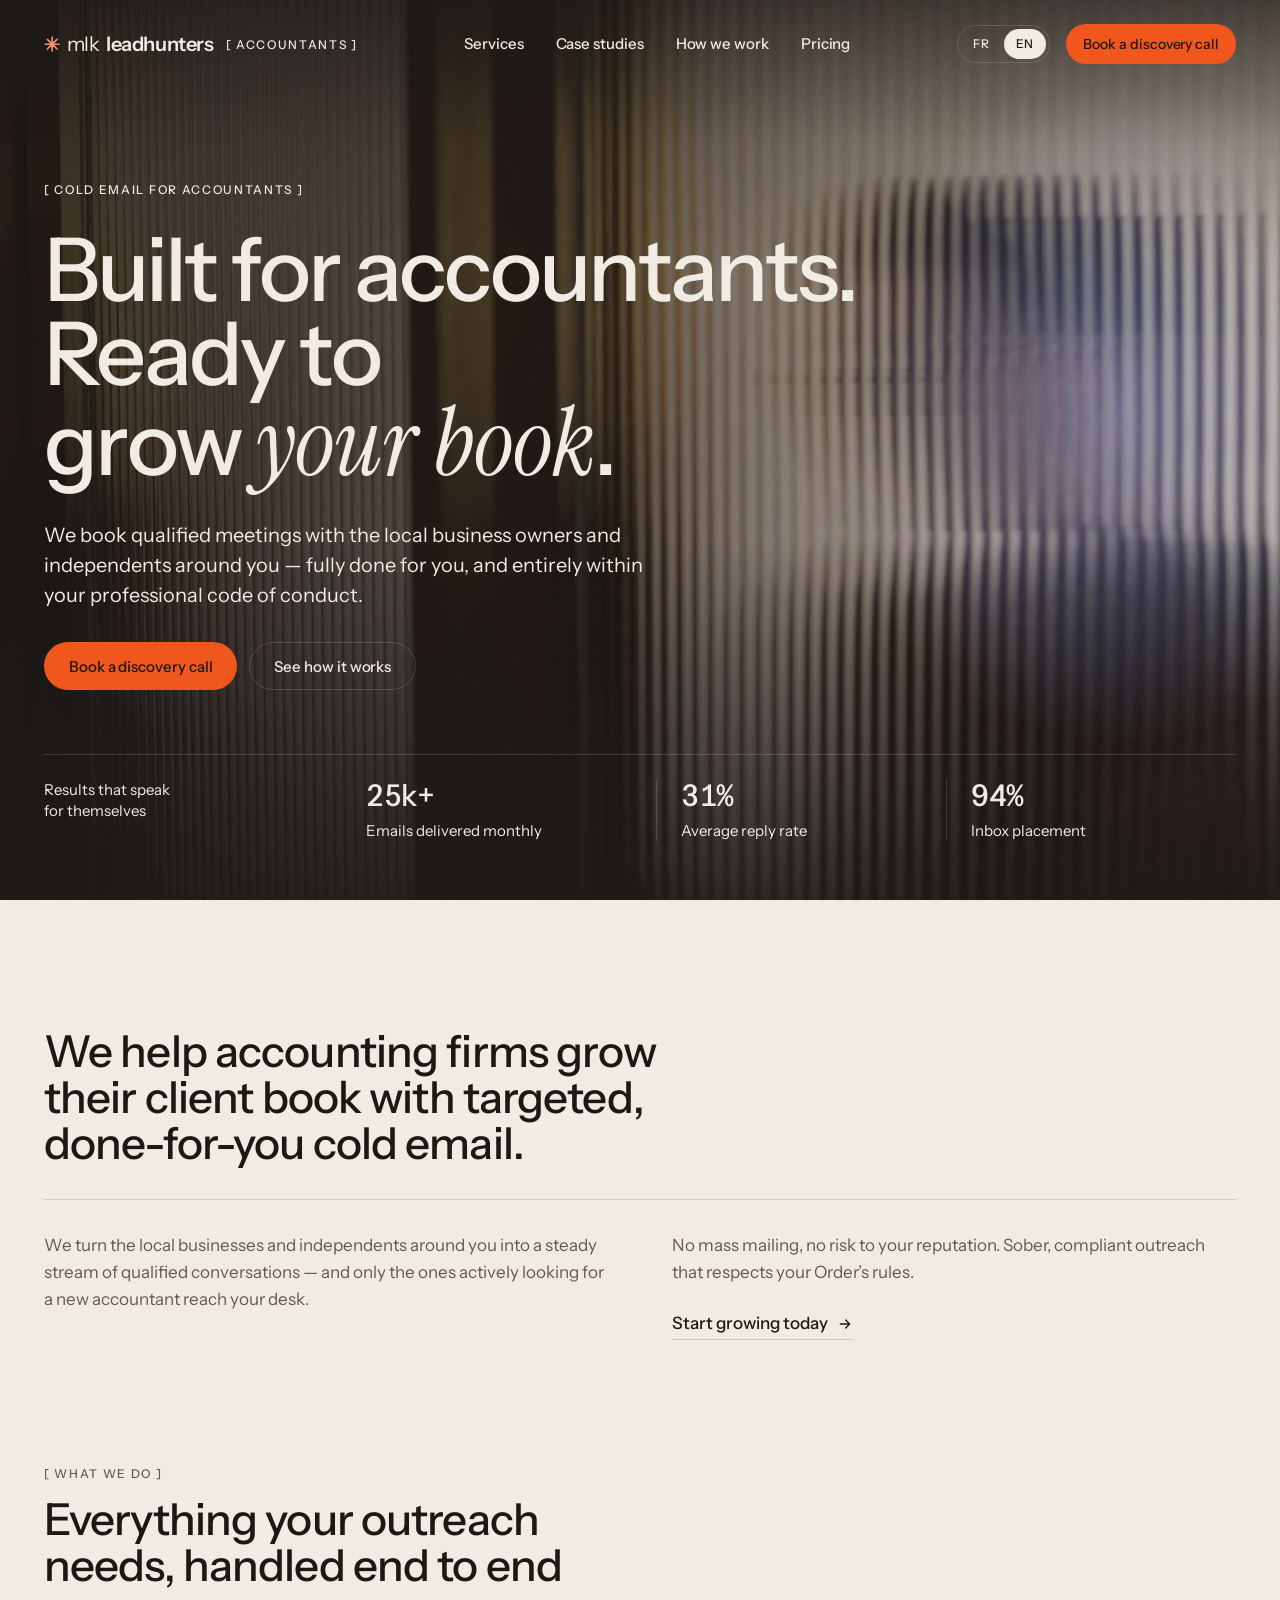
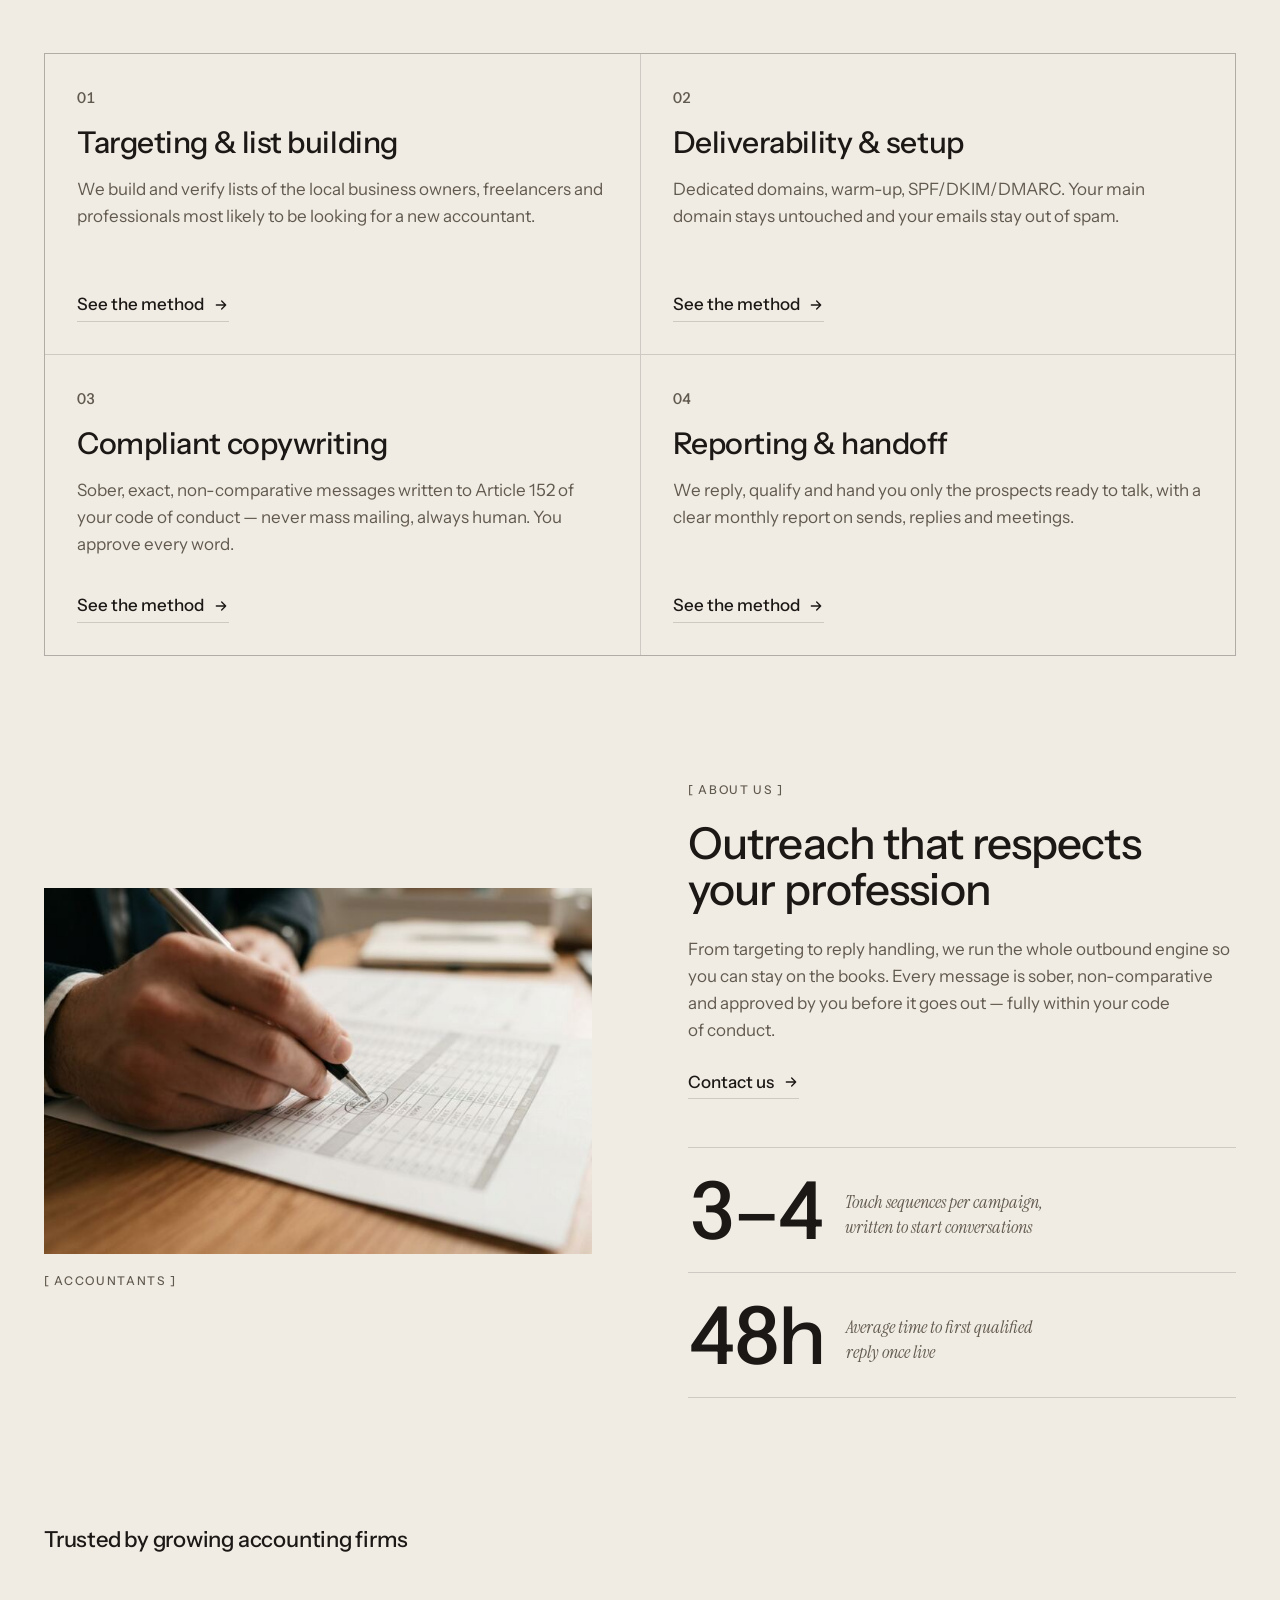
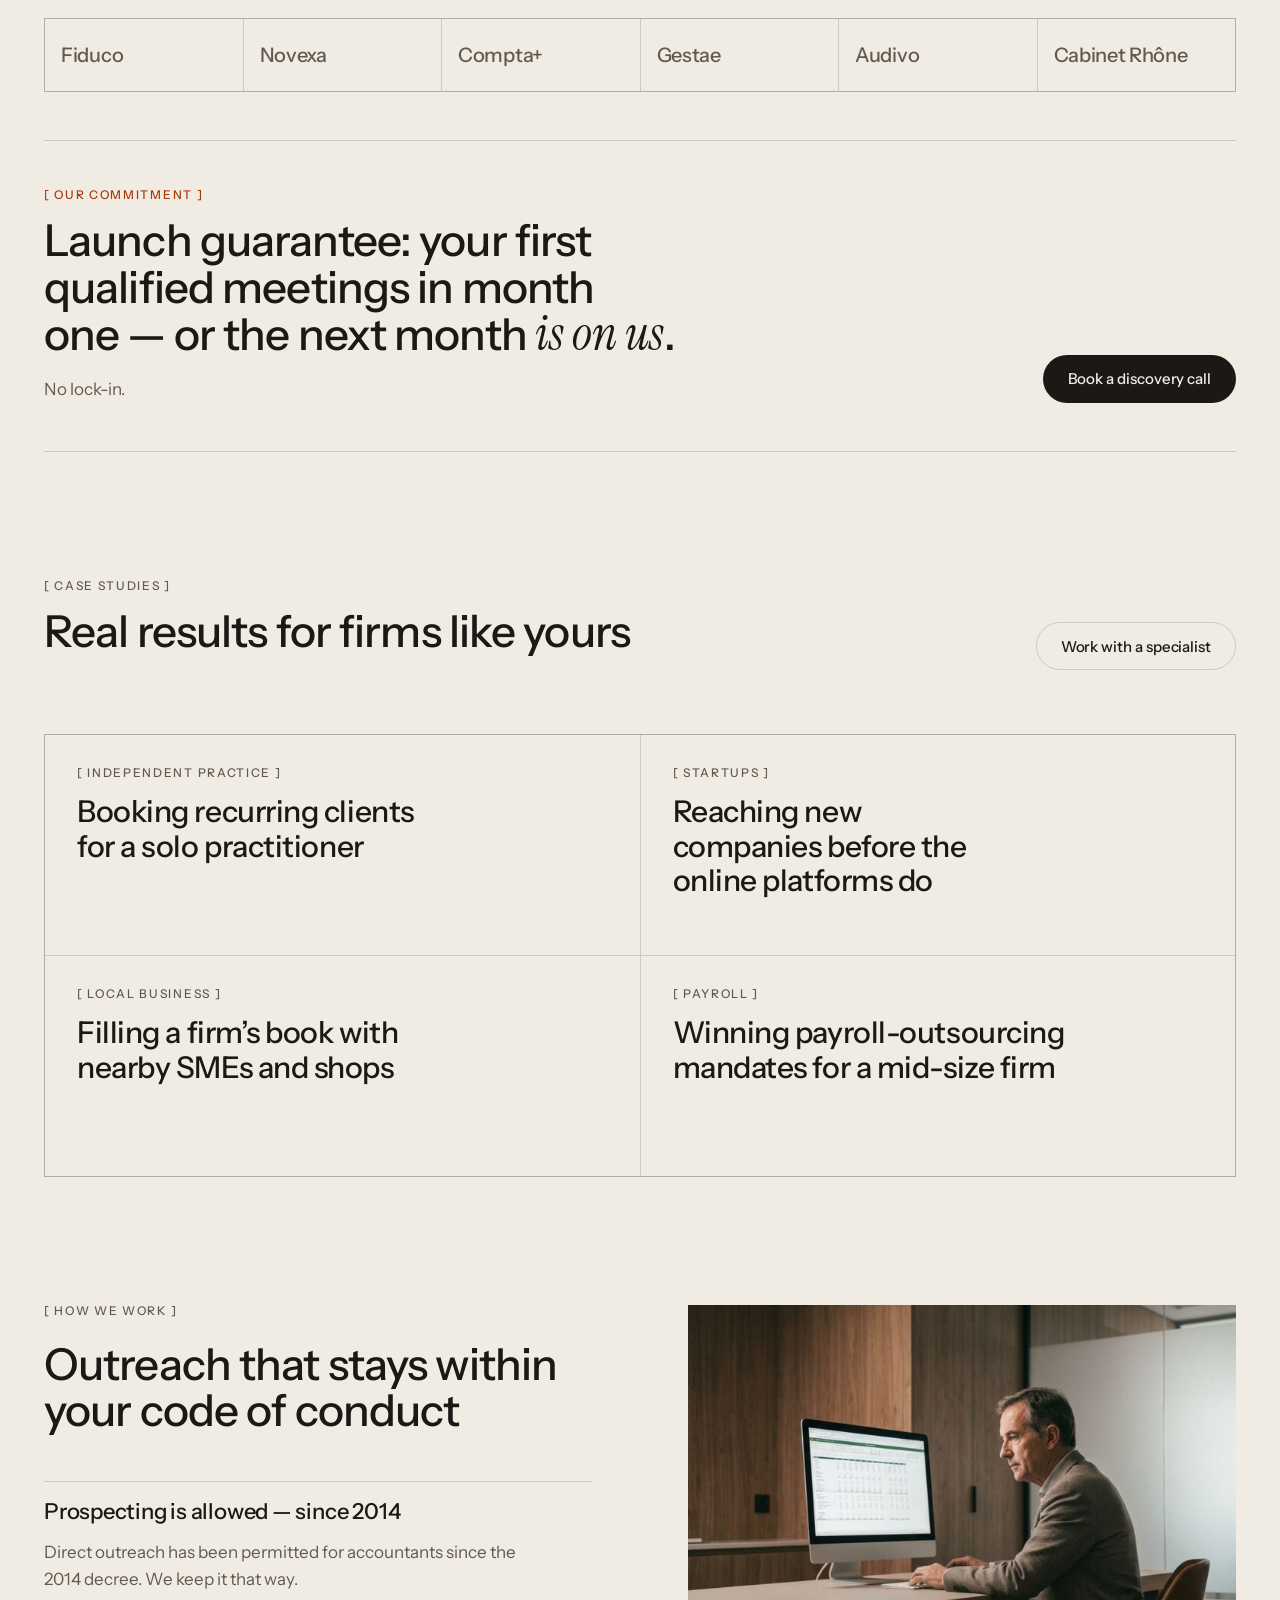
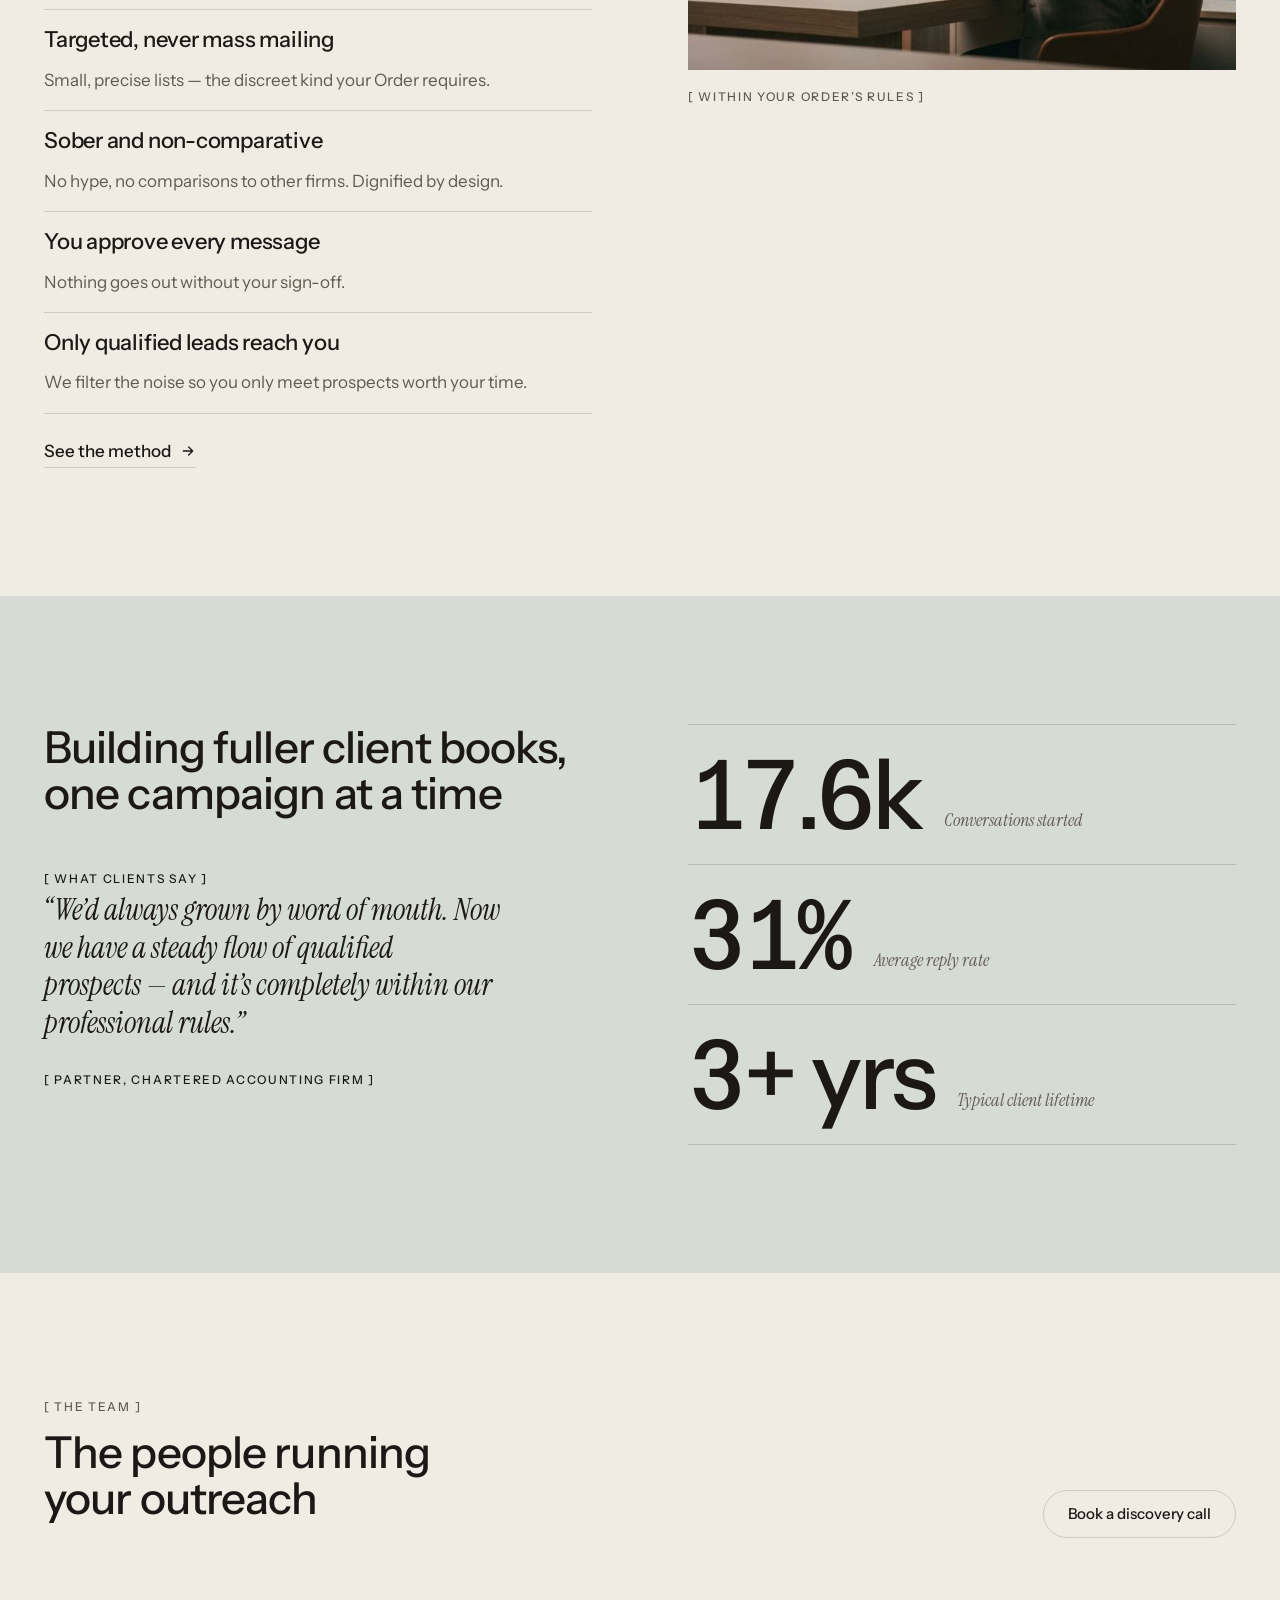
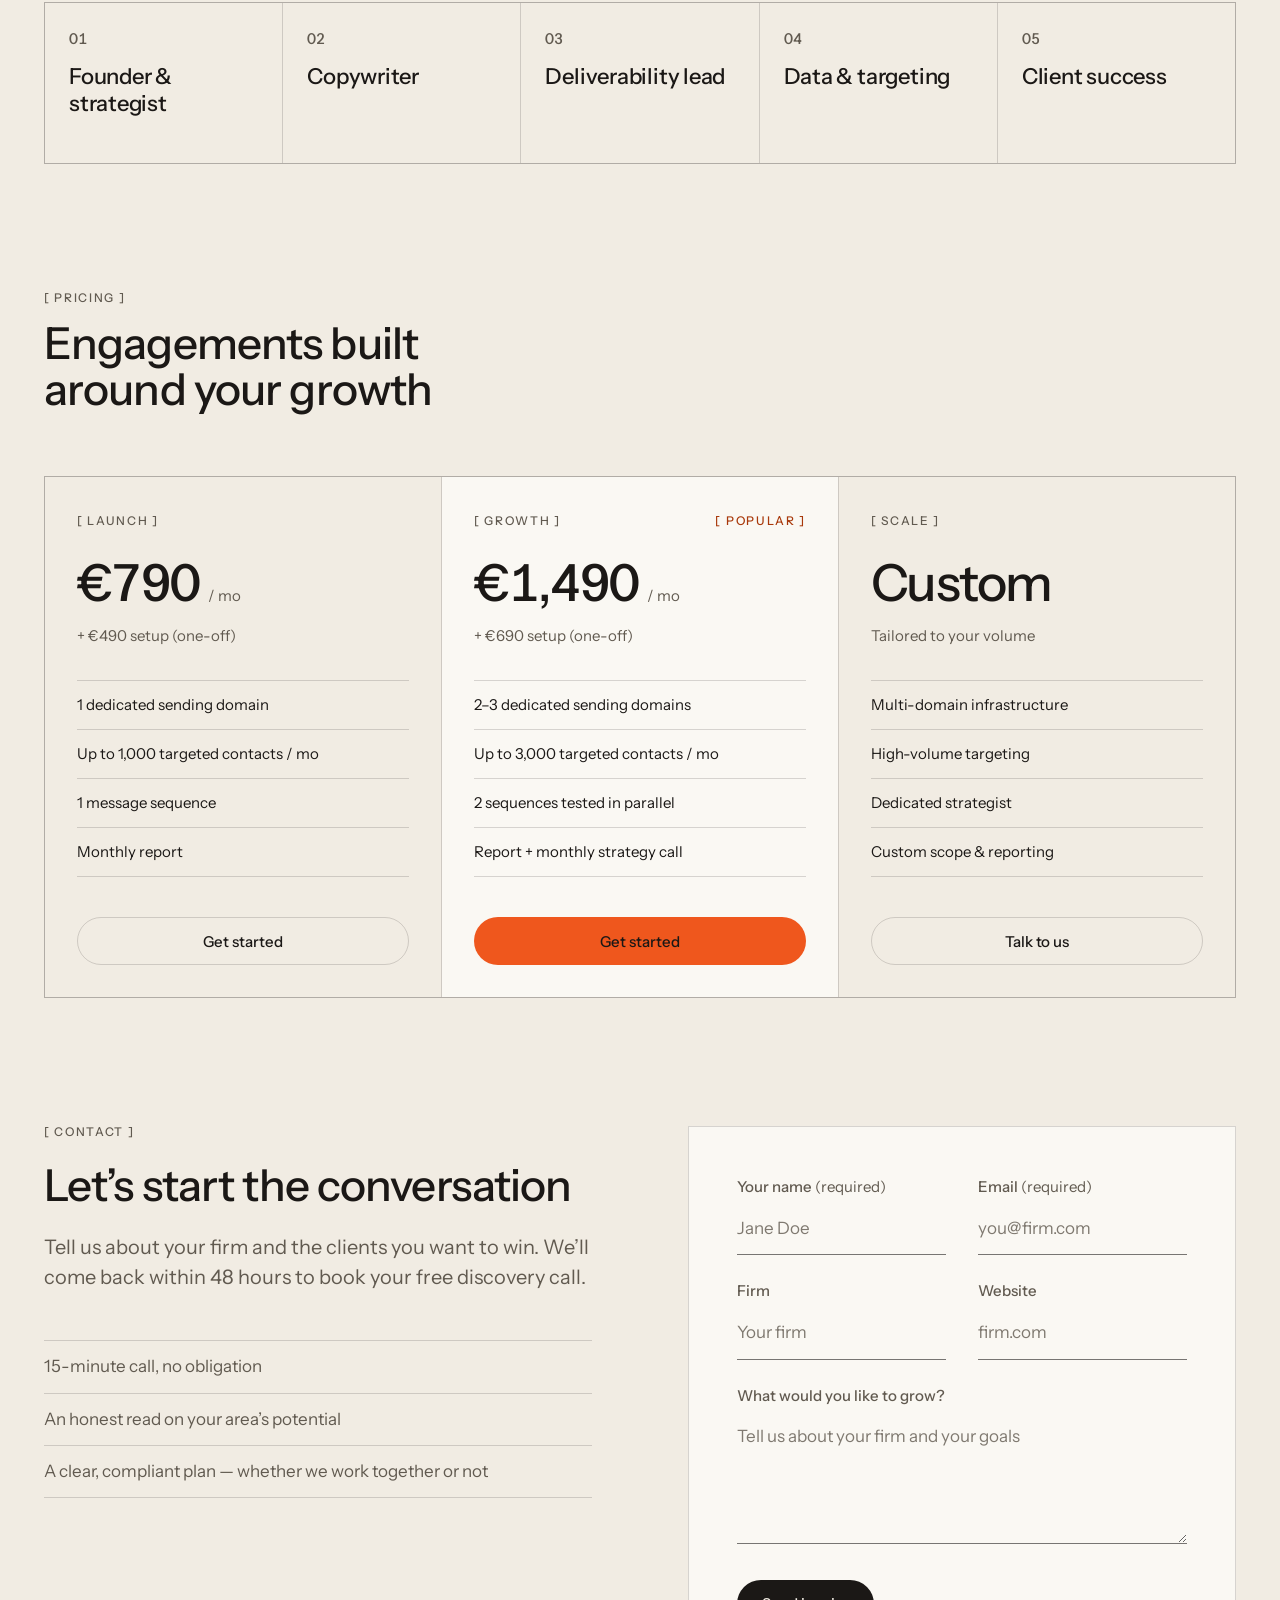
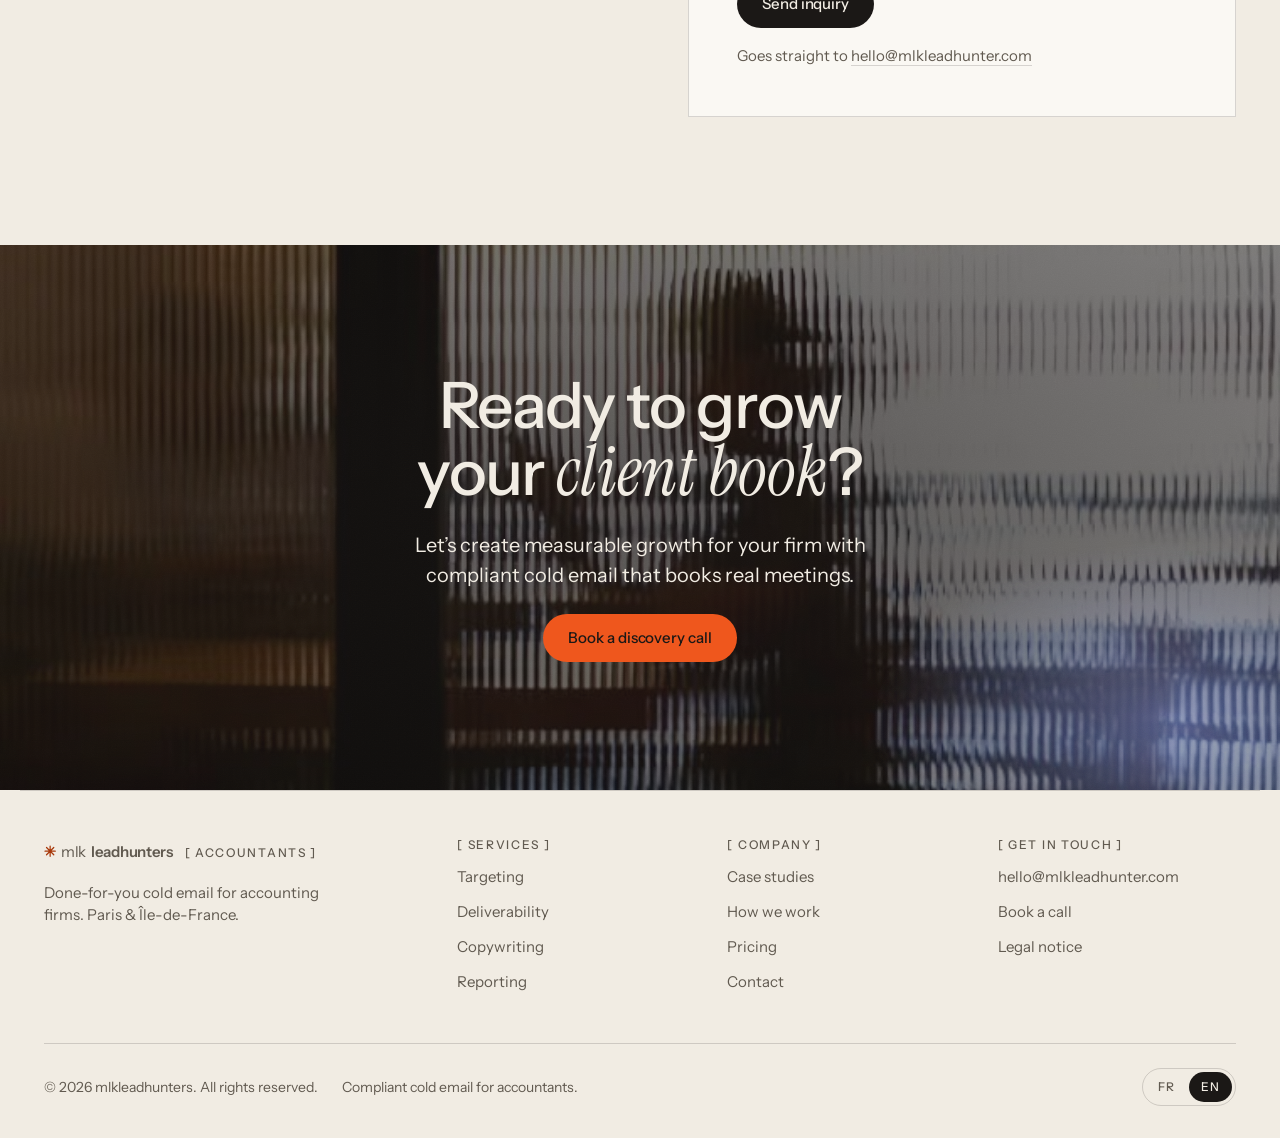
==== commit 4be6facd: "Revue : contraste sur le verre, landmarks, reflow, typographie Corrections issues de la revue en cin" ====
--- a/index.html
+++ b/index.html
@@ -4,14 +4,17 @@
 <meta charset="utf-8">
 <meta name="viewport" content="width=device-width, initial-scale=1">
 <script>
-  /* Language chooser: English-first browsers go to en/, everyone else to fr/. Without JavaScript the links below do the job. */
+  /* Language chooser (hreflang x-default): English-first browsers go to en/, everyone else to fr/.
+     Anchors from the old single-page site are mapped to their new names. Without JavaScript the
+     two links on this page do the job. */
   (function () {
     var langs = navigator.languages && navigator.languages.length ? navigator.languages : [navigator.language || ''];
-    var target = /^en/i.test(String(langs[0] || '')) ? 'en/' : 'fr/';
-    location.replace(target + location.search + location.hash);
+    var en = /^en/i.test(String(langs[0] || ''));
+    var old = { '#work': en ? '#case-studies' : '#etudes-de-cas', '#how': en ? '#method' : '#methode', '#pricing': en ? '#pricing' : '#tarifs' };
+    var hash = old[location.hash] || location.hash;
+    location.replace((en ? 'en/' : 'fr/') + location.search + hash);
   })();
 </script>
-<noscript><meta http-equiv="refresh" content="0; url=fr/"></noscript>
 <title>mlkleadhunters — Cold email pour experts-comptables · Cold email for accountants</title>
 <meta name="description" content="Prospection par cold email clé en main pour cabinets d’expertise comptable. Des rendez-vous qualifiés avec les dirigeants de votre zone, dans le respect de votre déontologie.">
 <link rel="alternate" hreflang="fr" href="https://mlkleadhunters.fr/fr/">
@@ -46,7 +49,7 @@
   </defs>
 </svg>
 
-<main class="mk-glass mk-glass--hero mk-on-dark" aria-label="Choix de la langue · Choose your language">
+<main class="mk-glass mk-glass--hero mk-on-dark">
   <div class="mk-glass__scene"></div>
   <div class="mk-glass__refract"></div>
   <div class="mk-glass__ribs"></div>
@@ -59,6 +62,7 @@
           <span class="mk-sr">mlkleadhunters</span>
           <span class="mk-wordmark mk-wordmark--lg" aria-hidden="true"><svg class="mk-wordmark__glyph" viewBox="0 0 24 24" fill="none" stroke="currentColor" stroke-width="2.4" stroke-linecap="round" aria-hidden="true"><path d="M12 2v20M2 12h20M4.93 4.93l14.14 14.14M19.07 4.93 4.93 19.07"/></svg><span class="mk-wordmark__mlk">mlk</span><span class="mk-wordmark__name">leadhunters</span></span>
           <span class="mk-label">Experts-comptables</span>
+          <span class="mk-label" lang="en">Accountants</span>
         </h1>
         <div class="mk-hero__actions">
           <a class="mk-button" href="fr/" hreflang="fr" lang="fr">Français</a>
--- a/assets/css/tokens.css
+++ b/assets/css/tokens.css
@@ -34,7 +34,7 @@
   --line-on-dark: #f1ece329;
   --accent: #ef571d;
   --accent-ink: #a8380a;
-  --accent-on-dark: #ef571d;
+  --accent-on-dark: #f8926a;
   --on-accent: #1b1816;
   --scene-a: #e07a2a;
   --scene-b: #8e949c;
--- a/assets/css/mk.css
+++ b/assets/css/mk.css
@@ -217,12 +217,15 @@
    so every Lead Hunters and studio page composes from one stylesheet.
    ===================================================================== */
 
-html { scroll-behavior: smooth; }
-@media (prefers-reduced-motion: reduce) { html { scroll-behavior: auto; } }
 [id] { scroll-margin-top: var(--space-6); }
 ::selection { background: var(--ink); color: var(--surface); }
+.mk-on-dark ::selection { background: var(--ink-on-dark); color: var(--surface-dark); }
 ul, ol { margin: 0; padding: 0; }
-.mk-on-dark ::selection { background: var(--ink-on-dark); color: var(--surface-dark); }
+/* Headings never end on a lone word; running text avoids short last lines. */
+h1, h2, h3, summary, .mk-title, .mk-heading { text-wrap: balance; }
+p, li, blockquote { text-wrap: pretty; }
+/* Keeps a hyphenated compound (« rendez-vous », Île-de-France) whole at the end of a line. */
+.mk-nowrap { white-space: nowrap; }
 
 /* Accessibility helpers */
 .mk-sr { position: absolute !important; width: 1px; height: 1px; padding: 0; margin: -1px; overflow: hidden; clip-path: inset(50%); white-space: nowrap; border: 0; }
@@ -234,34 +237,54 @@
   font-size: 15px; font-weight: 500;
 }
 .mk-skip:focus { transform: none; }
+main:focus { outline: none; }
+
+/* Label refinements: long labels wrap on phones instead of widening the page,
+   and the decorative brackets stay out of the accessible name. */
+.mk-label { white-space: normal; }
+.mk-label::before { content: "[\00a0"; content: "[\00a0" / ""; }
+.mk-label::after { content: "\00a0]"; content: "\00a0]" / ""; }
+/* On the sage band, small muted text takes full ink (the system keeps ink-muted at 15px+ there). */
+.mk-section--band .mk-label, .mk-section--band .mk-card__step { color: var(--ink); }
 
 /* ---------- Brand: wordmark plus the audience label (accountants site) ---------- */
 .mk-brand { display: inline-flex; align-items: center; flex-wrap: wrap; gap: 6px var(--space-3); }
 .mk-brand .mk-label { padding-top: 2px; }
 @media (max-width: 520px) { .mk-brand { flex-direction: column; align-items: flex-start; } }
 
-/* ---------- Nav additions: relative anchor for the menu panel ---------- */
-.mk-nav { position: relative; z-index: 5; }
-@media (max-width: 640px) { .mk-nav__cta { display: none; } }
-
-/* ---------- Menu: the phone and tablet replacement for mk-nav__links ---------- */
+/* ---------- Site header: the nav, laid over the first glass panel ----------
+   It sits outside <main> (a banner landmark) and floats over the hero, so the hero's h1 is the
+   first thing inside <main>. The first glass panel reserves its height. */
+.mk-site-header { position: absolute; top: 0; left: 0; right: 0; z-index: 10; background: transparent; }
+:root { --mk-header-h: 88px; }
+main > .mk-glass:first-child > .mk-glass__content { padding-top: var(--mk-header-h); }
+/* Over glass, secondary text takes full ink-on-dark (the glass is never as dark as surface-dark);
+   the current page is marked by a hairline instead of by colour. */
+.mk-site-header { --ink-muted: var(--ink-on-dark); }
+.mk-site-header .mk-nav__links a[aria-current="page"] { text-decoration: underline; text-decoration-thickness: 1px; text-underline-offset: 6px; }
+.mk-nav__links a { white-space: nowrap; }
+/* The full nav needs about 1100px; the small button needs another 140. Below, the menu takes over. */
+@media (max-width: 1240px) { .mk-nav__cta { display: none; } }
+@media (max-width: 1100px) { .mk-nav > nav { display: none; } }
+
+/* ---------- Menu: the replacement for mk-nav__links below 1100px ---------- */
 .mk-menu { display: none; }
-@media (max-width: 900px) { .mk-menu { display: block; } }
+@media (max-width: 1100px) { .mk-menu { display: block; } }
 .mk-menu > summary { list-style: none; }
 .mk-menu > summary::-webkit-details-marker { display: none; }
 .mk-menu__close { display: none; }
 .mk-menu[open] .mk-menu__open { display: none; }
 .mk-menu[open] .mk-menu__close { display: inline; }
 .mk-menu__panel {
-  position: absolute; left: var(--gutter); right: var(--gutter); top: calc(100% - var(--space-2));
+  position: absolute; right: var(--gutter); top: calc(100% - var(--space-2));
+  width: min(400px, calc(100% - 2 * var(--gutter)));
   background: var(--surface-raised); border: 1px solid var(--line);
   padding: var(--space-3) var(--space-5) var(--space-5);
 }
-@media (max-width: 640px) { .mk-menu__panel { left: var(--space-4); right: var(--space-4); } }
+@media (max-width: 640px) { .mk-menu__panel { left: var(--space-4); right: var(--space-4); width: auto; } }
 .mk-menu__panel ul { list-style: none; }
 .mk-menu__panel li + li { border-top: 1px solid var(--line); }
 .mk-menu__panel li > a { display: block; padding-block: var(--space-4); font-size: 22px; line-height: 1.3; font-weight: 500; letter-spacing: -.01em; }
-.mk-menu__panel .mk-button { margin-top: var(--space-4); width: 100%; }
 .mk-menu__lang { display: none; padding-top: var(--space-4); border-top: 1px solid var(--line); }
 @media (max-width: 520px) { .mk-nav__end > .mk-lang { display: none; } .mk-menu__lang { display: block; } }
 
@@ -279,38 +302,63 @@
 .mk-photo--appointment-booking { --glass-image: url(../img/appointment-booking.jpg); }
 .mk-photo--meeting { --glass-image: url(../img/meeting.jpg); }
 .mk-photo--agenda { --glass-image: url(../img/agenda.jpg); }
+/* Smaller photo for small screens; set --glass-image-sm next to --glass-image. */
+@media (max-width: 900px) { .mk-glass--photo .mk-glass__scene { background-image: var(--glass-image-sm, var(--glass-image)); } }
+
+/* ---------- Text on glass ----------
+   The glass is lighter than surface-dark, so secondary text on it takes full ink-on-dark. On a
+   photograph the accent label does too: the bright ribs leave no room for 12px ember text. */
+.mk-glass .mk-hero__inner .mk-lead { color: var(--ink-on-dark); }
+.mk-glass { --ink-muted: var(--ink-on-dark); }
+.mk-glass--photo .mk-hero__inner .mk-label--accent { color: var(--ink-on-dark); }
 
 /* ---------- Glass hero composition ---------- */
-.mk-glass--hero { min-height: min(100svh, 980px); display: flex; flex-direction: column; }
-/* The hero's tint also shades the nav line and the key-figures line, where the photo is brightest. */
+.mk-glass--hero { min-height: min(100svh, 960px); display: flex; flex-direction: column; }
+/* The photo hero's tint shades the text column, the nav line and the key-figures line. */
 .mk-glass--hero .mk-glass__tint {
   background:
-    linear-gradient(180deg, rgba(27,24,22,.62) 0%, rgba(27,24,22,0) 20%, rgba(27,24,22,0) 58%, rgba(27,24,22,.78) 100%),
-    linear-gradient(90deg, rgba(27,24,22,.78) 0%, rgba(27,24,22,.46) 48%, rgba(27,24,22,.28) 100%);
-}
-.mk-glass--hero .mk-glass__daylight { opacity: .6; background: radial-gradient(40% 60% at 84% 42%, var(--light-cool) 0%, rgba(0,0,0,0) 70%); }
+    linear-gradient(180deg, rgba(27,24,22,.72) 0%, rgba(27,24,22,.2) 16%, rgba(27,24,22,0) 30%, rgba(27,24,22,0) 60%, rgba(27,24,22,.84) 100%),
+    linear-gradient(90deg, rgba(27,24,22,.86) 0%, rgba(27,24,22,.74) 42%, rgba(27,24,22,.5) 64%, rgba(27,24,22,.28) 100%);
+}
+.mk-glass--hero .mk-glass__daylight { opacity: .55; background: radial-gradient(34% 52% at 88% 46%, var(--light-cool) 0%, rgba(0,0,0,0) 70%); }
 .mk-glass--hero > .mk-glass__content { flex: 1; display: flex; flex-direction: column; }
-.mk-glass--hero .mk-hero { flex: 1; display: flex; flex-direction: column; padding-block: var(--space-10) var(--space-7); }
+.mk-glass--hero .mk-hero { flex: 1; display: flex; flex-direction: column; padding-block: var(--space-9) var(--space-7); }
+.mk-glass--hero .mk-hero--middle { justify-content: center; }
 .mk-hero__inner { max-width: none; }
+.mk-hero__inner > * { min-width: 0; }
 .mk-hero__inner h1 { max-width: 15ch; }
 .mk-hero__inner h1.mk-display { max-width: 18ch; }
+@media (min-width: 641px) { .mk-hero__inner h1 .mk-em { white-space: nowrap; } }
 .mk-hero--page { padding-block: var(--space-10) var(--space-9); }
 @media (max-width: 900px) {
   .mk-glass--hero .mk-hero { padding-block: var(--space-9) var(--space-6); }
   .mk-hero--page { padding-block: var(--space-9) var(--space-8); }
+  .mk-glass__tint, .mk-glass--hero .mk-glass__tint { background: linear-gradient(180deg, rgba(27,24,22,.82) 0%, rgba(27,24,22,.76) 50%, rgba(27,24,22,.88) 100%); }
+  .mk-glass--hero .mk-glass__daylight { opacity: .3; background: radial-gradient(60% 30% at 95% 96%, var(--light-cool) 0%, rgba(0,0,0,0) 70%); }
 }
 @media (max-width: 640px) {
   .mk-glass--hero .mk-hero { padding-block: var(--space-8) var(--space-6); }
   .mk-hero--page { padding-block: var(--space-8) var(--space-7); }
-  .mk-glass__tint, .mk-glass--hero .mk-glass__tint { background: linear-gradient(180deg, rgba(27,24,22,.74) 0%, rgba(27,24,22,.7) 50%, rgba(27,24,22,.84) 100%); }
   .mk-glass--photo .mk-glass__scene { background-position: 22% center; }
   .mk-hero__actions .mk-button { width: 100%; }
 }
-/* Smaller photo for small screens; set --glass-image-sm next to --glass-image. */
-@media (max-width: 900px) { .mk-glass--photo .mk-glass__scene { background-image: var(--glass-image-sm, var(--glass-image)); } }
+
+/* Painted glass (inner pages, chooser, 404): a shade keeps the nav and the text legible where the
+   warm glow is brightest, and the cold daylight sits below the nav line. */
+.mk-glass:not(.mk-glass--photo):not(.mk-glass--image)::before {
+  content: ""; position: absolute; inset: 0; z-index: 2; pointer-events: none;
+  background:
+    linear-gradient(180deg, color-mix(in srgb, var(--surface-dark) 62%, transparent) 0%, transparent 26%),
+    linear-gradient(90deg, color-mix(in srgb, var(--surface-dark) 60%, transparent) 0%, color-mix(in srgb, var(--surface-dark) 42%, transparent) 45%, transparent 75%);
+}
+.mk-glass:not(.mk-glass--photo):not(.mk-glass--image) .mk-glass__daylight { background: radial-gradient(36% 58% at 88% 62%, var(--light-cool) 0%, transparent 70%); }
+@media (max-width: 640px) {
+  .mk-glass:not(.mk-glass--photo):not(.mk-glass--image)::before { background: linear-gradient(180deg, color-mix(in srgb, var(--surface-dark) 66%, transparent) 0%, color-mix(in srgb, var(--surface-dark) 48%, transparent) 22%, color-mix(in srgb, var(--surface-dark) 48%, transparent) 100%); }
+  .mk-glass:not(.mk-glass--photo):not(.mk-glass--image) .mk-glass__daylight { opacity: .45; background: radial-gradient(60% 34% at 92% 70%, var(--light-cool) 0%, transparent 70%); }
+}
 
 /* Key figures: three small figures on the hero's base line. Not Stats: no display size. */
-.mk-keyfigs { display: grid; grid-template-columns: minmax(0, 1fr) minmax(0, 3fr); gap: var(--space-5) var(--space-6); margin-top: var(--space-9); padding-top: var(--space-5); border-top: 1px solid var(--line); }
+.mk-keyfigs { display: grid; grid-template-columns: minmax(0, 1fr) minmax(0, 3fr); gap: var(--space-5) var(--space-6); margin-top: var(--space-8); padding-top: var(--space-5); border-top: 1px solid var(--line); }
 .mk-keyfigs__caption { font-size: 15px; line-height: 1.4; font-weight: 400; letter-spacing: 0; color: var(--ink-muted); max-width: 20ch; }
 .mk-keyfigs__list { list-style: none; display: grid; grid-template-columns: repeat(3, minmax(0, 1fr)); }
 .mk-keyfigs__item { display: grid; gap: var(--space-2); align-content: start; padding-right: var(--space-5); }
@@ -319,23 +367,31 @@
 .mk-keyfigs__note { font-size: 15px; line-height: 1.4; color: var(--ink-muted); }
 @media (max-width: 900px) { .mk-keyfigs { grid-template-columns: 1fr; } }
 @media (max-width: 640px) {
-  .mk-keyfigs { margin-top: var(--space-8); }
   .mk-keyfigs__list { grid-template-columns: 1fr; }
   .mk-keyfigs__item { grid-template-columns: 4.2em 1fr; align-items: baseline; gap: var(--space-4); padding: var(--space-3) 0; }
   .mk-keyfigs__item + .mk-keyfigs__item { padding-left: 0; border-left: 0; border-top: 1px solid var(--line); }
 }
 
-/* CTA band: the inner column is sized by its own text, not by the body's ch. */
+/* ---------- CTA band ---------- */
+/* The inner column is sized by its own text, not by the body's ch. */
 .mk-cta__inner { max-width: 820px; }
 .mk-cta__inner h2 { max-width: 16ch; }
 .mk-cta__inner .mk-lead { color: var(--ink-on-dark); }
-.mk-cta .mk-glass__tint { background: radial-gradient(70% 80% at 50% 50%, rgba(27,24,22,.72) 0%, rgba(27,24,22,.5) 100%); }
-
+.mk-cta .mk-glass__tint { background: radial-gradient(70% 80% at 50% 50%, rgba(27,24,22,.74) 0%, rgba(27,24,22,.56) 100%); }
+/* The cold light sits in the lower corner, away from the headline. */
+.mk-cta .mk-glass__daylight { opacity: .6; background: radial-gradient(34% 48% at 92% 88%, var(--light-cool) 0%, rgba(0,0,0,0) 70%); }
+@media (max-width: 640px) {
+  .mk-cta .mk-glass__tint { background: rgba(27,24,22,.74); }
+  .mk-cta .mk-glass__daylight { opacity: .35; }
+}
+
+/* ---------- Sections ---------- */
 /* Consecutive sections on the same ground share one gap instead of two. */
 .mk-section:not(.mk-section--band) + .mk-section:not(.mk-section--band) { padding-top: 0; }
 
-/* ---------- Section head: label, title, lead; optional link on the right ---------- */
+/* Section head: label, title, lead; optional link on the right */
 .mk-head { display: grid; gap: var(--space-4); margin-bottom: var(--space-8); }
+.mk-head--label { margin-bottom: var(--space-5); }
 .mk-head .mk-title { max-width: 22ch; }
 .mk-head .mk-lead { margin-top: var(--space-2); }
 .mk-head--split { grid-template-columns: minmax(0, 1fr) auto; align-items: end; column-gap: var(--space-6); }
@@ -343,34 +399,36 @@
 .mk-head__aside { grid-column: 2; grid-row: 1 / span 3; align-self: end; }
 @media (max-width: 760px) {
   .mk-head { margin-bottom: var(--space-7); }
+  .mk-head--label { margin-bottom: var(--space-5); }
   .mk-head--split { grid-template-columns: 1fr; }
   .mk-head__aside { grid-column: 1; grid-row: auto; justify-self: start; margin-top: var(--space-2); }
 }
 
-/* ---------- Split: text beside a photograph ---------- */
+/* Split: text beside a photograph */
 .mk-split { display: grid; grid-template-columns: repeat(2, minmax(0, 1fr)); gap: var(--space-9); align-items: center; }
 .mk-split--top { align-items: start; }
 .mk-split--rev > :first-child { order: 2; }
-.mk-split__text { display: grid; gap: var(--space-5); justify-items: start; }
+.mk-split__text { display: grid; gap: var(--space-5); justify-items: start; min-width: 0; }
 .mk-split__text > .mk-title { max-width: 18ch; }
+.mk-split__text > .mk-stats, .mk-split__text > .mk-rows, .mk-split__text > .mk-ticks { width: 100%; }
 @media (max-width: 900px) {
   .mk-split { grid-template-columns: 1fr; gap: var(--space-7); }
   .mk-split--rev > :first-child { order: 0; }
 }
 
-/* ---------- Figure: plain photograph, square corners, label caption below ---------- */
+/* Figure: plain photograph, square corners, label caption below */
 .mk-figure { margin: 0; }
 .mk-figure img { width: 100%; height: auto; aspect-ratio: 3 / 2; object-fit: cover; background: var(--surface-sage); }
 .mk-figure figcaption { margin-top: var(--space-3); }
 
-/* ---------- Statement: one sentence that states the offer ---------- */
+/* Statement: one sentence that states the offer */
 .mk-statement { display: grid; gap: var(--space-6); }
 .mk-statement > .mk-title { max-width: 26ch; }
 .mk-statement__body { display: grid; grid-template-columns: repeat(2, minmax(0, 1fr)); gap: var(--space-6) var(--space-8); padding-top: var(--space-6); border-top: 1px solid var(--line); }
 .mk-statement__body p { color: var(--ink-muted); }
 @media (max-width: 760px) { .mk-statement__body { grid-template-columns: 1fr; } }
 
-/* ---------- Stats: up to two side by side, or stacked on hairlines ---------- */
+/* Stats: up to two side by side, or stacked on hairlines */
 .mk-stats { display: grid; grid-template-columns: repeat(2, minmax(0, 1fr)); gap: var(--space-6); }
 .mk-stats--stack { grid-template-columns: 1fr; gap: 0; }
 .mk-stats--stack .mk-stat { padding-block: var(--space-5); border-top: 1px solid var(--line); }
@@ -378,7 +436,7 @@
 .mk-stat__value--compact { font-size: clamp(56px, 6.4vw, 80px); }
 @media (max-width: 640px) { .mk-stats { grid-template-columns: 1fr; } }
 
-/* ---------- Rows: hairline list, title on the left, text on the right ---------- */
+/* Rows: hairline list, title on the left, text on the right */
 .mk-rows { list-style: none; border-bottom: 1px solid var(--line); }
 .mk-row { display: grid; grid-template-columns: minmax(0, 5fr) minmax(0, 7fr); gap: var(--space-3) var(--space-8); padding-block: var(--space-5); border-top: 1px solid var(--line); }
 .mk-row__title { font-size: 22px; line-height: 1.3; font-weight: 500; letter-spacing: -.01em; }
@@ -388,26 +446,27 @@
 
 /* Ticks: a plain hairline list for short items, no bullets, no icons */
 .mk-ticks { list-style: none; border-top: 1px solid var(--line); width: 100%; }
-.mk-ticks li { padding-block: var(--space-3); border-bottom: 1px solid var(--line); max-width: var(--measure); }
+.mk-ticks li { padding-block: var(--space-3); border-bottom: 1px solid var(--line); }
 .mk-ticks--muted li { color: var(--ink-muted); }
 
-/* ---------- Names: client firms typeset in a hairline row ---------- */
+/* Names: client firms typeset in a hairline row */
 .mk-names { list-style: none; display: grid; grid-template-columns: repeat(6, minmax(0, 1fr)); gap: 1px; background: var(--line); border: 1px solid var(--line); }
-.mk-names li { background: var(--surface); padding: var(--space-5) var(--space-4); text-align: center; font-size: 20px; line-height: 1.2; font-weight: 500; letter-spacing: -.015em; color: var(--ink-muted); }
-@media (max-width: 900px) { .mk-names { grid-template-columns: repeat(3, minmax(0, 1fr)); } }
+.mk-names li { background: var(--surface); padding: var(--space-5) var(--space-4); font-size: 20px; line-height: 1.2; font-weight: 500; letter-spacing: -.015em; color: var(--ink-muted); }
+@media (max-width: 1100px) { .mk-names { grid-template-columns: repeat(3, minmax(0, 1fr)); } }
 @media (max-width: 520px) { .mk-names { grid-template-columns: repeat(2, minmax(0, 1fr)); } }
 
-/* ---------- Pledge: the guarantee, one line, hairlines above and below ---------- */
+/* Pledge: the guarantee, one line, hairlines above and below */
 .mk-pledge { display: grid; grid-template-columns: minmax(0, 1fr) auto; gap: var(--space-5) var(--space-8); align-items: end; padding-block: var(--space-7); border-block: 1px solid var(--line); }
 .mk-pledge__text { display: grid; gap: var(--space-4); }
 .mk-pledge__text .mk-title { max-width: 24ch; }
 @media (max-width: 900px) { .mk-pledge { grid-template-columns: 1fr; align-items: start; } }
 
-/* ---------- Grids: four across, then two, then one ---------- */
+/* Grids: four across, then two, then one */
 .mk-grid--4 { grid-template-columns: repeat(4, 1fr); }
-@media (max-width: 1100px) { .mk-grid--4 { grid-template-columns: repeat(2, 1fr); } }
+@media (max-width: 1100px) { .mk-grid--4 { grid-template-columns: repeat(2, 1fr); } .mk-grid--4 .mk-card { min-height: 0; } }
 @media (max-width: 640px) { .mk-grid--4 { grid-template-columns: 1fr; } }
 .mk-card--short { min-height: 220px; }
+@media (max-width: 900px) { .mk-card--short { min-height: 0; } }
 .mk-card .mk-heading { max-width: 20ch; }
 .mk-section--band .mk-card, .mk-section--band .mk-names li { background: var(--surface-raised); }
 .mk-card__step { font-size: 15px; font-weight: 500; color: var(--ink-muted); font-variant-numeric: tabular-nums; }
@@ -424,7 +483,7 @@
 .mk-plan .mk-button { margin-top: auto; width: 100%; }
 .mk-plan--featured { background: var(--surface-raised); }
 
-/* ---------- FAQ: details on hairlines, arrow pill turns when open ---------- */
+/* ---------- FAQ: details on hairlines, the arrow pill turns when open (no motion) ---------- */
 .mk-faq { border-bottom: 1px solid var(--line); }
 .mk-faq__item { border-top: 1px solid var(--line); }
 .mk-faq__item > summary {
@@ -434,10 +493,10 @@
   font-size: 22px; line-height: 1.3; font-weight: 500; letter-spacing: -.01em;
 }
 .mk-faq__item > summary::-webkit-details-marker { display: none; }
+.mk-faq__q { min-width: 0; }
 .mk-faq__icon {
   flex: none; display: inline-grid; place-items: center; width: 40px; height: 40px;
   border: 1px solid var(--line); border-radius: var(--radius-pill);
-  transition: transform .2s ease;
 }
 .mk-faq__icon svg { width: 16px; height: 16px; transform: rotate(90deg); }
 .mk-faq__item[open] .mk-faq__icon { transform: rotate(180deg); }
@@ -451,13 +510,16 @@
 .mk-field { display: grid; gap: var(--space-2); }
 .mk-field--full { grid-column: 1 / -1; }
 .mk-field label { font-size: 15px; font-weight: 500; color: var(--ink-muted); }
+.mk-field__hint { font-weight: 400; }
+/* Fields are marked by an underline strong enough to find (3:1), not a box. */
 .mk-field input, .mk-field textarea {
   width: 100%; font: inherit; font-size: 17px; color: var(--ink);
-  background: transparent; border: 0; border-bottom: 1px solid var(--line); border-radius: 0;
+  background: transparent; border: 0; border-bottom: 1px solid color-mix(in srgb, var(--ink) 58%, transparent); border-radius: 0;
   padding: var(--space-2) 0 var(--space-3);
 }
+.mk-field input::placeholder, .mk-field textarea::placeholder { color: var(--ink-muted); opacity: .8; }
 .mk-field textarea { min-height: 128px; resize: vertical; line-height: 1.5; }
-.mk-field input:hover, .mk-field textarea:hover { border-bottom-color: var(--ink-muted); }
+.mk-field input:hover, .mk-field textarea:hover { border-bottom-color: var(--ink); }
 .mk-field input:focus, .mk-field textarea:focus { outline: none; border-bottom-color: var(--ink); box-shadow: 0 1px 0 0 var(--ink); }
 .mk-field input:focus-visible, .mk-field textarea:focus-visible { outline: 2px solid var(--focus); outline-offset: 3px; border-radius: var(--radius-sm); }
 .mk-form__foot { grid-column: 1 / -1; display: flex; flex-wrap: wrap; align-items: center; gap: var(--space-4) var(--space-5); margin-top: var(--space-3); }
@@ -469,17 +531,15 @@
 .mk-team { list-style: none; display: grid; grid-template-columns: repeat(5, minmax(0, 1fr)); gap: 1px; background: var(--line); border: 1px solid var(--line); }
 .mk-team li { background: var(--surface); padding: var(--space-5); display: grid; gap: var(--space-3); align-content: start; min-height: 160px; }
 .mk-team__role { font-size: 22px; line-height: 1.25; font-weight: 500; letter-spacing: -.01em; }
-@media (max-width: 1100px) { .mk-team { grid-template-columns: repeat(3, minmax(0, 1fr)); } }
-@media (max-width: 640px) { .mk-team { grid-template-columns: 1fr; } .mk-team li { min-height: 0; } }
-
+@media (max-width: 1100px) { .mk-team { grid-template-columns: repeat(3, minmax(0, 1fr)); } .mk-team li:nth-child(5) { grid-column: span 2; } }
+@media (max-width: 640px) { .mk-team { grid-template-columns: 1fr; } .mk-team li { min-height: 0; } .mk-team li:nth-child(5) { grid-column: auto; } }
+
+/* ---------- Proof band: quote beside stacked stats ---------- */
 .mk-quote blockquote { margin: 0; }
 figure.mk-quote { max-width: none; }
-figure.mk-quote p { max-width: 24ch; }
-.mk-split__text > .mk-stats, .mk-split__text > .mk-rows, .mk-split__text > .mk-ticks { width: 100%; }
-
-/* ---------- Proof band: quote beside stacked stats ---------- */
+figure.mk-quote p { max-width: 34ch; }
 .mk-proof { display: grid; grid-template-columns: minmax(0, 1fr) minmax(0, 1fr); gap: var(--space-9); align-items: start; }
-.mk-proof__lead { display: grid; gap: var(--space-7); }
+.mk-proof__lead { display: grid; gap: var(--space-7); min-width: 0; }
 @media (max-width: 900px) { .mk-proof { grid-template-columns: 1fr; gap: var(--space-8); } }
 
 /* ---------- Feature: a method chapter (label, title, lead, text, ticks, photo) ---------- */
@@ -498,6 +558,7 @@
 .mk-prose > section + section { margin-top: var(--space-8); padding-top: var(--space-6); border-top: 1px solid var(--line); }
 .mk-prose h2 { font-size: clamp(24px, 2.4vw, 30px); line-height: 1.15; letter-spacing: -.015em; margin-bottom: var(--space-4); }
 .mk-prose h3 { font-size: 22px; line-height: 1.3; letter-spacing: -.01em; margin: var(--space-5) 0 var(--space-3); }
+@media (max-width: 640px) { .mk-prose h3 { font-size: 18px; } }
 .mk-prose p + p, .mk-prose p + ul, .mk-prose ul + p { margin-top: var(--space-4); }
 .mk-prose ul { padding-left: 1.2em; }
 .mk-prose li + li { margin-top: var(--space-2); }
@@ -505,44 +566,21 @@
 .mk-prose a:hover { border-color: var(--ink); }
 
 /* ---------- Footer additions ---------- */
+@media (max-width: 1000px) { .mk-footer__grid { grid-template-columns: 1fr 1fr; } }
 @media (max-width: 480px) { .mk-footer__grid { grid-template-columns: 1fr; } }
-.mk-footer__col a { overflow-wrap: anywhere; }
+.mk-footer__col a { overflow-wrap: break-word; }
 .mk-footer__desc { margin-top: var(--space-4); max-width: 30ch; font-size: 15px; line-height: 1.5; color: var(--ink-muted); }
 .mk-footer__col > .mk-label { display: block; }
 .mk-footer__legal { display: flex; flex-wrap: wrap; align-items: center; gap: var(--space-2) var(--space-5); }
 .mk-footer__legal a:hover { color: var(--ink); }
 
+/* ---------- Wordmark ---------- */
+/* The studio-size wordmark scales down on phones. */
+@media (max-width: 640px) { .mk-wordmark--xl { font-size: 36px; } }
+
 /* ---------- Utilities kept to a minimum ---------- */
 .mk-mt-5 { margin-top: var(--space-5); }
 .mk-mt-7 { margin-top: var(--space-7); }
+.mk-mt-9 { margin-top: var(--space-9); }
+@media (max-width: 640px) { .mk-mt-9 { margin-top: var(--space-8); } }
 .mk-actions { display: flex; flex-wrap: wrap; align-items: center; gap: var(--space-3) var(--space-5); }
-
-/* ---------- Method page additions ---------- */
-/* Painted glass (the inner-page hero: no photo, no tint layer). The cold daylight moves below the
-   nav line, a shade keeps the nav and the lead legible where the warm glow is brightest, and the
-   lead takes full ink-on-dark. Applies to every painted hero, so inner pages need no extra markup. */
-.mk-glass:not(.mk-glass--photo):not(.mk-glass--image)::before {
-  content: ""; position: absolute; inset: 0; z-index: 2; pointer-events: none;
-  background:
-    linear-gradient(180deg, color-mix(in srgb, var(--surface-dark) 62%, transparent) 0%, transparent 26%),
-    linear-gradient(90deg, color-mix(in srgb, var(--surface-dark) 42%, transparent) 0%, color-mix(in srgb, var(--surface-dark) 30%, transparent) 45%, transparent 75%);
-}
-.mk-glass:not(.mk-glass--photo):not(.mk-glass--image) .mk-glass__daylight { background: radial-gradient(36% 58% at 88% 62%, var(--light-cool) 0%, transparent 70%); }
-.mk-glass:not(.mk-glass--photo):not(.mk-glass--image) .mk-hero__inner .mk-lead { color: var(--ink-on-dark); }
-@media (max-width: 640px) {
-  .mk-glass:not(.mk-glass--photo):not(.mk-glass--image)::before { background: linear-gradient(180deg, color-mix(in srgb, var(--surface-dark) 62%, transparent) 0%, color-mix(in srgb, var(--surface-dark) 34%, transparent) 22%, color-mix(in srgb, var(--surface-dark) 34%, transparent) 100%); }
-  .mk-glass:not(.mk-glass--photo):not(.mk-glass--image) .mk-glass__daylight { opacity: .45; background: radial-gradient(60% 34% at 92% 70%, var(--light-cool) 0%, transparent 70%); }
-}
-/* Keeps a hyphenated word (« rendez-vous ») whole at the end of a title line. */
-.mk-nowrap { white-space: nowrap; }
-
-/* ---------- Site-wide refinements ---------- */
-/* Short cards drop their minimum height once they stack or pair up. */
-@media (max-width: 1100px) { .mk-grid--4 .mk-card { min-height: 0; } }
-@media (max-width: 900px) { .mk-card--short { min-height: 0; } }
-/* Balanced lines in the centred CTA band. */
-.mk-cta__inner h2, .mk-cta__inner .mk-lead { text-wrap: balance; }
-/* The studio-size wordmark scales down on phones (404 and chooser). */
-@media (max-width: 640px) { .mk-wordmark--xl { font-size: 36px; } }
-/* Full-height glass pages with a single message (chooser, 404) centre it vertically. */
-.mk-glass--hero .mk-hero--middle { justify-content: center; }
